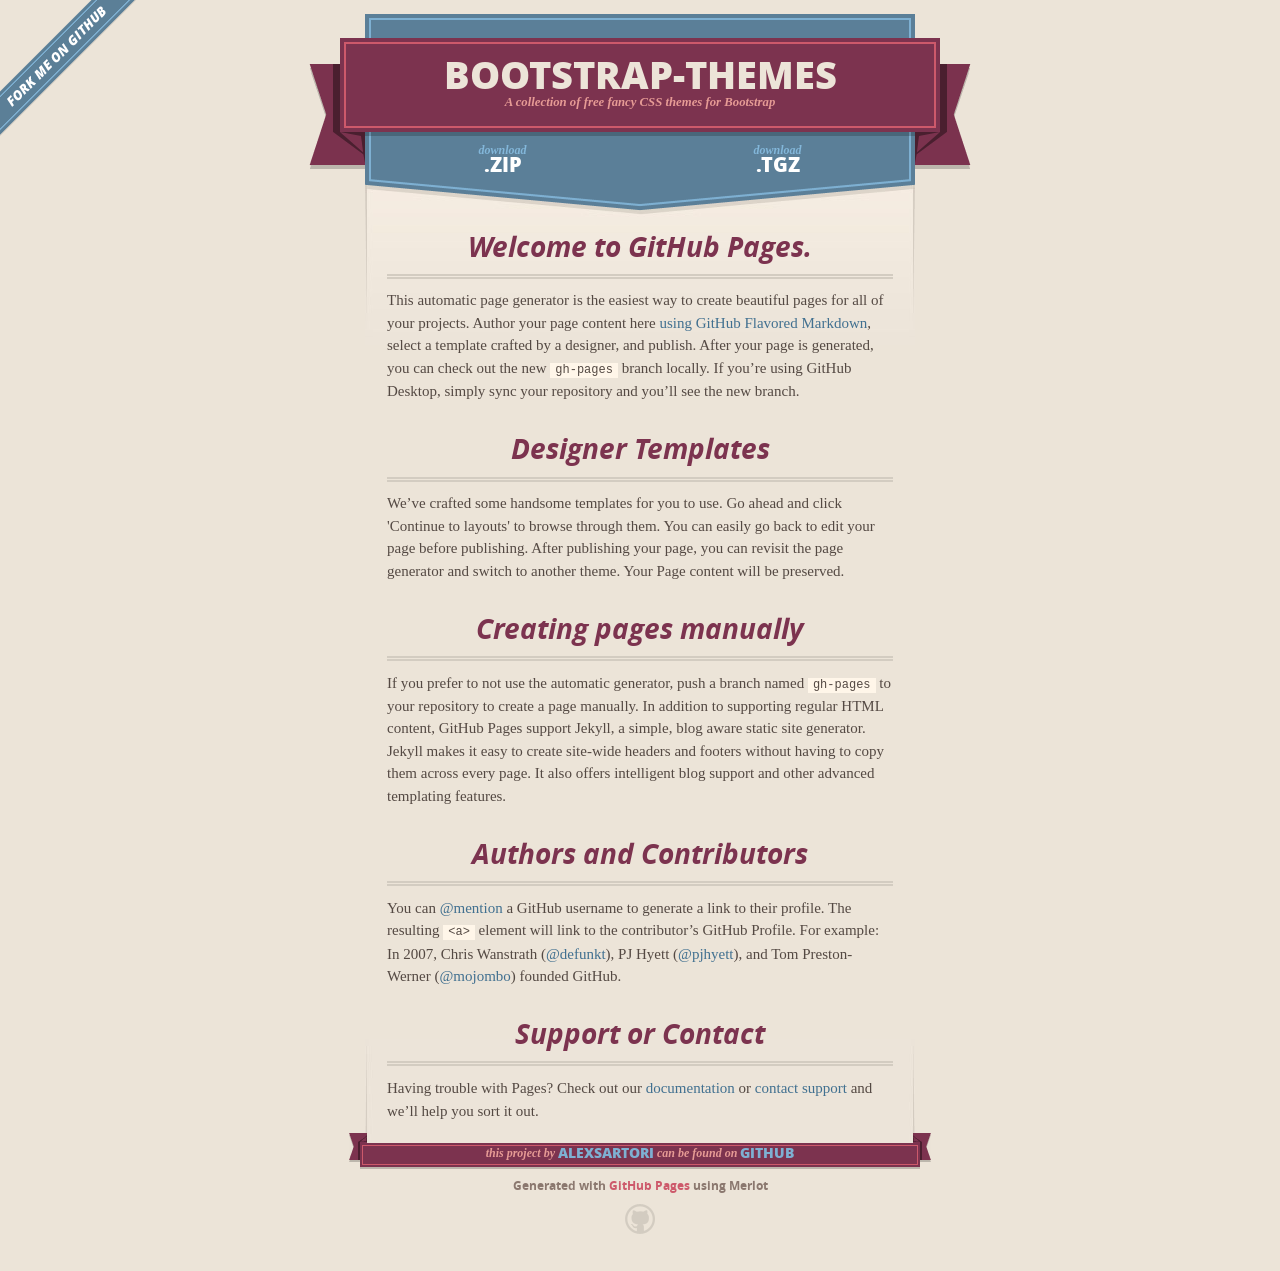
==== index.html @ d4da83aa "Create gh-pages branch via GitHub" ====
<!DOCTYPE html>
<html>
  <head>
    <meta charset='utf-8'>
    <meta http-equiv="X-UA-Compatible" content="chrome=1">
    <meta name="viewport" content="width=640">

    <link rel="stylesheet" href="stylesheets/core.css" media="screen">
    <link rel="stylesheet" href="stylesheets/mobile.css" media="handheld, only screen and (max-device-width:640px)">
    <link rel="stylesheet" href="stylesheets/github-light.css">

    <script type="text/javascript" src="javascripts/modernizr.js"></script>
    <script type="text/javascript" src="https://ajax.googleapis.com/ajax/libs/jquery/1.7.1/jquery.min.js"></script>
    <script type="text/javascript" src="javascripts/headsmart.min.js"></script>
    <script type="text/javascript">
      $(document).ready(function () {
        $('#main_content').headsmart()
      })
    </script>
    <title>Bootstrap-themes by AlexSartori</title>
  </head>

  <body>
    <a id="forkme_banner" href="https://github.com/AlexSartori/Bootstrap-Themes">View on GitHub</a>
    <div class="shell">

      <header>
        <span class="ribbon-outer">
          <span class="ribbon-inner">
            <h1>Bootstrap-themes</h1>
            <h2>A collection of free fancy CSS themes for Bootstrap</h2>
          </span>
          <span class="left-tail"></span>
          <span class="right-tail"></span>
        </span>
      </header>

      <section id="downloads">
        <span class="inner">
          <a href="https://github.com/AlexSartori/Bootstrap-Themes/zipball/master" class="zip"><em>download</em> .ZIP</a><a href="https://github.com/AlexSartori/Bootstrap-Themes/tarball/master" class="tgz"><em>download</em> .TGZ</a>
        </span>
      </section>


      <span class="banner-fix"></span>


      <section id="main_content">
        <h3>
<a id="welcome-to-github-pages" class="anchor" href="#welcome-to-github-pages" aria-hidden="true"><span class="octicon octicon-link"></span></a>Welcome to GitHub Pages.</h3>

<p>This automatic page generator is the easiest way to create beautiful pages for all of your projects. Author your page content here <a href="https://guides.github.com/features/mastering-markdown/">using GitHub Flavored Markdown</a>, select a template crafted by a designer, and publish. After your page is generated, you can check out the new <code>gh-pages</code> branch locally. If you’re using GitHub Desktop, simply sync your repository and you’ll see the new branch.</p>

<h3>
<a id="designer-templates" class="anchor" href="#designer-templates" aria-hidden="true"><span class="octicon octicon-link"></span></a>Designer Templates</h3>

<p>We’ve crafted some handsome templates for you to use. Go ahead and click 'Continue to layouts' to browse through them. You can easily go back to edit your page before publishing. After publishing your page, you can revisit the page generator and switch to another theme. Your Page content will be preserved.</p>

<h3>
<a id="creating-pages-manually" class="anchor" href="#creating-pages-manually" aria-hidden="true"><span class="octicon octicon-link"></span></a>Creating pages manually</h3>

<p>If you prefer to not use the automatic generator, push a branch named <code>gh-pages</code> to your repository to create a page manually. In addition to supporting regular HTML content, GitHub Pages support Jekyll, a simple, blog aware static site generator. Jekyll makes it easy to create site-wide headers and footers without having to copy them across every page. It also offers intelligent blog support and other advanced templating features.</p>

<h3>
<a id="authors-and-contributors" class="anchor" href="#authors-and-contributors" aria-hidden="true"><span class="octicon octicon-link"></span></a>Authors and Contributors</h3>

<p>You can <a href="https://github.com/blog/821" class="user-mention">@mention</a> a GitHub username to generate a link to their profile. The resulting <code>&lt;a&gt;</code> element will link to the contributor’s GitHub Profile. For example: In 2007, Chris Wanstrath (<a href="https://github.com/defunkt" class="user-mention">@defunkt</a>), PJ Hyett (<a href="https://github.com/pjhyett" class="user-mention">@pjhyett</a>), and Tom Preston-Werner (<a href="https://github.com/mojombo" class="user-mention">@mojombo</a>) founded GitHub.</p>

<h3>
<a id="support-or-contact" class="anchor" href="#support-or-contact" aria-hidden="true"><span class="octicon octicon-link"></span></a>Support or Contact</h3>

<p>Having trouble with Pages? Check out our <a href="https://help.github.com/pages">documentation</a> or <a href="https://github.com/contact">contact support</a> and we’ll help you sort it out.</p>
      </section>

      <footer>
        <span class="ribbon-outer">
          <span class="ribbon-inner">
            <p>this project by <a href="https://github.com/AlexSartori">AlexSartori</a> can be found on <a href="https://github.com/AlexSartori/Bootstrap-Themes">GitHub</a></p>
          </span>
          <span class="left-tail"></span>
          <span class="right-tail"></span>
        </span>
        <p>Generated with <a href="https://pages.github.com">GitHub Pages</a> using Merlot</p>
        <span class="octocat"></span>
      </footer>

    </div>

    
  </body>
</html>
---- stylesheets/core.css ----
@import url("screen.css");
@import url("non-screen.css") handheld;
@import url("non-screen.css") only screen and (max-device-width:640px);
---- stylesheets/mobile.css ----
/* Generated by Font Squirrel (http://www.fontsquirrel.com) on February 9, 2012 */


@font-face {
  font-family: 'Open Sans';
  src: url('../fonts/opensans-regular-webfont.eot');
  src: url('../fonts/opensans-regular-webfont.eot?#iefix') format('embedded-opentype'),
       url('../fonts/opensans-regular-webfont.woff') format('woff'),
       url('../fonts/opensans-regular-webfont.ttf') format('truetype'),
       url('../fonts/opensans-regular-webfont.svg#OpenSansRegular') format('svg');
  font-weight: normal;
  font-style: normal;
}

@font-face {
  font-family: 'Open Sans';
  src: url('../fonts/opensans-italic-webfont.eot');
  src: url('../fonts/opensans-italic-webfont.eot?#iefix') format('embedded-opentype'),
       url('../fonts/opensans-italic-webfont.woff') format('woff'),
       url('../fonts/opensans-italic-webfont.ttf') format('truetype'),
       url('../fonts/opensans-italic-webfont.svg#OpenSansItalic') format('svg');
  font-weight: normal;
  font-style: italic;
}

@font-face {
  font-family: 'Open Sans';
  src: url('../fonts/opensans-bold-webfont.eot');
  src: url('../fonts/opensans-bold-webfont.eot?#iefix') format('embedded-opentype'),
       url('../fonts/opensans-bold-webfont.woff') format('woff'),
       url('../fonts/opensans-bold-webfont.ttf') format('truetype'),
       url('../fonts/opensans-bold-webfont.svg#OpenSansBold') format('svg');
  font-weight: bold;
  font-style: normal;
}

@font-face {
  font-family: 'Open Sans';
  src: url('../fonts/opensans-bolditalic-webfont.eot');
  src: url('../fonts/opensans-bolditalic-webfont.eot?#iefix') format('embedded-opentype'),
       url('../fonts/opensans-bolditalic-webfont.woff') format('woff'),
       url('../fonts/opensans-bolditalic-webfont.ttf') format('truetype'),
       url('../fonts/opensans-bolditalic-webfont.svg#OpenSansBoldItalic') format('svg');
  font-weight: bold;
  font-style: italic;
}

@font-face {
  font-family: 'Open Sans';
  src: url('../fonts/opensans-extrabold-webfont.eot');
  src: url('../fonts/opensans-extrabold-webfont.eot?#iefix') format('embedded-opentype'),
       url('../fonts/opensans-extrabold-webfont.woff') format('woff'),
       url('../fonts/opensans-extrabold-webfont.ttf') format('truetype'),
       url('../fonts/opensans-extrabold-webfont.svg#OpenSansExtrabold') format('svg');
  font-weight: bolder;
  font-style: normal;
}


/* http://meyerweb.com/eric/tools/css/reset/ 
   v2.0 | 20110126
   License: none (public domain)
*/

html, body, div, span, applet, object, iframe,
h1, h2, h3, h4, h5, h6, p, blockquote, pre,
a, abbr, acronym, address, big, cite, code,
del, dfn, em, img, ins, kbd, q, s, samp,
small, strike, strong, sub, sup, tt, var,
b, u, i, center,
dl, dt, dd, ol, ul, li,
fieldset, form, label, legend,
table, caption, tbody, tfoot, thead, tr, th, td,
article, aside, canvas, details, embed, 
figure, figcaption, footer, header, hgroup, 
menu, nav, output, ruby, section, summary,
time, mark, audio, video {
  margin: 0;
  padding: 0;
  border: 0;
  font-size: 100%;
  font: inherit;
  vertical-align: baseline;
}
/* HTML5 display-role reset for older browsers */
article, aside, details, figcaption, figure, 
footer, header, hgroup, menu, nav, section {
  display: block;
}
body {
  line-height: 1;
}
ol, ul {
  list-style: none;
}
blockquote, q {
  quotes: none;
}
blockquote:before, blockquote:after,
q:before, q:after {
  content: '';
  content: none;
}
table {
  border-collapse: collapse;
  border-spacing: 0;
}

header, footer, section {
  display: block;
  position: relative;
}

/* STYLES */

div.shell {
  display: block;
  width: 640px;
  margin: 0 auto;
}

a#forkme_banner {
  display: none;
}

/* header */

header {
  position: relative;
  z-index: 2;
  margin: 0;
  max-width: 640px;
  top: 51px;
}

header span.ribbon-inner {
  position: relative;
  display: block;
  background-color: #cd596b;
  border: 8px solid #7c334f;
  padding: 6px;
  z-index: 1;
}

header span.left-tail, header span.right-tail {
  position: relative;
  display: block;
  width: 19px;
  height: 10px;
  background: transparent url(../images/ribbon-tail-sprite-2x.png) 0 0 no-repeat;
  position: absolute;
  bottom: -10px;
  z-index: 0;
}

header span.left-tail {
  background-position: 0 0;
  left: 0;
}

header span.right-tail {
  background-position: -19px 0;
  right: 0;
}

header h1 {
  background-color: #7c334f;
  font-size: 2em;
  font-weight: bolder;
  font-style: normal;
  text-transform: uppercase;
  color: #ece4d8;
  text-align: center;
  line-height:1;  
  padding: 14px 20px 0;
}

header h2 {
  background-color: #7c334f;
  font: bold italic .85em/1.5 Georgia, Times, “Times New Roman”, serif;
  color: #e69b95;
  padding-bottom: 14px;
  margin-top: -3px;
  text-align: center;
}

section#downloads {
  position: relative;
  display: block;
  height: 171px;
  width: 602px;
  padding-bottom: 150px;
  margin: 51px auto -250px;
  z-index: 1;
  background: transparent url(../images/shield.png) center 0 no-repeat;
}

section#downloads a {
  display: none;
}

span.banner-fix {
  background: transparent url(../images/shield-fallback.png) center top no-repeat;
  display: block;
  height: 31px;
  position: absolute;
  width: 640px;
  top: 20px;

}

section#main_content {
  z-index: 2;
  padding: 20px 40px 0;
  min-height:185px;
}

/* footer */

footer {
  background: none;
  padding-top: 104px;
  margin: -94px auto 40px;
  max-width:640px;
  text-align: center;
}

footer span.ribbon-outer {
  display: block;
  position: relative;
  border-bottom: 2px solid #bdb6ad;
}

footer span.ribbon-inner {
  position: relative;
  display: block;
  background-color: #cd596b;
  border: 8px solid #7c334f;
  padding: 6px;
  z-index: 1;
}

footer p {
  font-family: 'Open Sans', sans-serif;
  font-weight: bold;
  font-size: .6em;
  color: #8b786f;
}

footer a {
  color: #cd596b;
}

footer span.ribbon-inner p {
  background-color: #7c334f;
  margin: 0;
  color: #e69b95;
  font: bold italic 22px/1 Georgia, Times, “Times New Roman”, serif;
  height: auto;
  line-height: 1.1;
  padding: 20px 0px 10px;
}

footer span.ribbon-inner a {
  display: block;
  position: relative;
  bottom: 0;
  color: #7eb0d2;
  font-family: 'Open Sans', sans-serif;
  text-transform: uppercase;
  font-style: normal;
  font-weight: bolder;
  font-size: 38px;
  padding-bottom: 10px;
}

footer span.ribbon-inner a:hover {
  color: #7eb0d2;
}

footer span.left-tail, footer span.right-tail {
  position: relative;
  display: block;
  width: 23px;
  height: 126px;
  background: transparent url(../images/small-ribbon-tail-sprite-2x.png) 0 0 no-repeat;
  position: absolute;
  top: -126px;
  z-index: 0;
}

footer span.left-tail {
  background-position: 0 0;
  left: 0;
}

footer span.right-tail {
  background-position: -23px 0;
  right: 0;
}

footer span.octocat {
  background: transparent url(../images/octocat-2x.png) 0 0 no-repeat;
  display: block;
  width: 60px;
  height: 60px;
  margin: 20px auto 0;}

/* content */

body {
  background: #ece4d8;
  font: normal normal 30px/1.5 Georgia, Palatino,” Palatino Linotype”, Times, “Times New Roman”, serif;
  color: #544943;
  -webkit-font-smoothing: antialiased;
}

a, a:hover {
  color: #417090;
}

a {
  text-decoration: none;
}

a:hover {
  text-decoration: underline;
}

h1,h2,h3,h4,h5,h6 {
  font-family: 'Open Sans', sans-serif;
  font-weight: bold;
}

p {
  margin: .7em 0 0;
}

strong {
  font-weight: bold;
}

em {
  font-style: italic;
}

ol {
  margin: .7em 0;
  list-style-type: decimal;
  padding-left: 1.35em;
}

ul {
  margin: .7em 0;
  padding-left: 1.35em;
}

ul li {
  padding-left: 20px;
  background: transparent url(../images/chevron-2x.png) left 15px no-repeat;
}

blockquote {
  font-family: 'Open Sans', sans-serif;
  margin: 20px 0;
  color: #8b786f;
  padding-left: 1.35em;
  background: transparent url('../images/blockquote-gfx-2x.png') 0 8px no-repeat;
}

img {
  -webkit-box-shadow: 0px 4px 0px #bdb6ad;
  -moz-box-shadow: 0px 4px 0px #bdb6ad;
  box-shadow: 0px 4px 0px #bdb6ad;
  border: 4px solid #fff6e9;
  max-width: 556px;
}

hr {
  border: none;
  outline: none;
  height: 42px;
  background: transparent url('../images/hr-2x.jpg') center center repeat-x;
  margin: 0 0 20px;
}

code {
  background: #fff6e9;
  font: normal normal .9em/1.7 "Lucida Sans Typewriter", "Lucida Console", Monaco, "Bitstream Vera Sans Mono", monospace;
  padding: 0 5px 1px;
}

pre {
  margin: 10px 0 20px;
  padding: .7em;
  background: #fff6e9;
  border-bottom: 4px solid #bdb6ad;
  font: normal normal .9em/1.7 "Lucida Sans Typewriter", "Lucida Console", Monaco, "Bitstream Vera Sans Mono", monospace;
  overflow: auto;
}

table {
  background: #fff6e9;
  display: table;
  width: 100%;
  border-collapse: separate;
  border-bottom: 4px solid #bdb6ad;
  margin: 10px 0;
}

tr {
  display: table-row;
}

th {
  display: table-cell;
  padding: 2px 10px;
  border: solid #ece4d8;
  border-width: 0 4px 4px 0;
  color: #cd596b;
  font-family: 'Open Sans', sans-serif;
  font-weight: bold;
  font-size: .85em;
}

td {
  display: table-cell;
  padding: 0 .7em;
  border: solid #ece4d8;
  border-width: 0 4px 4px 0;
}

td:last-child, th:last-child {
  border-right: none;
}

tr:last-child td {
  border-bottom: none;
}

dl {
  margin: .7em 0 20px;
}

dt {
  font-family: 'Open Sans', sans-serif;
  font-weight: bold;
}

dd {
  padding-left: 1.35em;
}

dd p:first-child {
  margin-top: 0;
}

/* Content based headers */

#main_content > .header-level-1:first-child,
#main_content > .header-level-2:first-child,
#main_content > .header-level-3:first-child,
#main_content > .header-level-4:first-child,
#main_content > .header-level-5:first-child,
#main_content > .header-level-6:first-child {
  margin-top: 0;
}

.header-level-1 {
  font-size: 1.85em;
  border-bottom: .2em double #d3ccc1;
  color: #7c334f;
  text-align: center;
  font-style: italic;
  margin: 1.1em 0 .38em;
  line-height: 1.2;
  padding-bottom: 10px
}

.header-level-2 {
  font-size: 1.58em;
  color: #7c334f;
  margin: .95em 0 .5em;
  border-bottom: .1em solid #D3CCC1;
  line-height: 1.2;
  padding-bottom: 10px
}

.header-level-3 {
  margin: 20px 0 10px;
  font-size: 1.45em;
}

.header-level-4 {
  margin: .6em 0;
  font-size: 1.2em;
  color: #cd596b;
}

.header-level-5 {
  margin: .7em 0;
  font-size: 1em;
  color: #8b786f;
}

.header-level-6 {
  margin: .8em 0;
  font-size: .85em;
  font-style: italic;
}
---- stylesheets/github-light.css ----
/*
   Copyright 2014 GitHub Inc.

   Licensed under the Apache License, Version 2.0 (the "License");
   you may not use this file except in compliance with the License.
   You may obtain a copy of the License at

       http://www.apache.org/licenses/LICENSE-2.0

   Unless required by applicable law or agreed to in writing, software
   distributed under the License is distributed on an "AS IS" BASIS,
   WITHOUT WARRANTIES OR CONDITIONS OF ANY KIND, either express or implied.
   See the License for the specific language governing permissions and
   limitations under the License.

*/

.pl-c /* comment */ {
  color: #969896;
}

.pl-c1      /* constant, markup.raw, meta.diff.header, meta.module-reference, meta.property-name, support, support.constant, support.variable, variable.other.constant */,
.pl-s .pl-v /* string variable */ {
  color: #0086b3;
}

.pl-e  /* entity */,
.pl-en /* entity.name */ {
  color: #795da3;
}

.pl-s .pl-s1 /* string source */,
.pl-smi      /* storage.modifier.import, storage.modifier.package, storage.type.java, variable.other, variable.parameter.function */ {
  color: #333;
}

.pl-ent /* entity.name.tag */ {
  color: #63a35c;
}

.pl-k /* keyword, storage, storage.type */ {
  color: #a71d5d;
}

.pl-pds              /* punctuation.definition.string, string.regexp.character-class */,
.pl-s                /* string */,
.pl-s .pl-pse .pl-s1 /* string punctuation.section.embedded source */,
.pl-sr               /* string.regexp */,
.pl-sr .pl-cce       /* string.regexp constant.character.escape */,
.pl-sr .pl-sra       /* string.regexp string.regexp.arbitrary-repitition */,
.pl-sr .pl-sre       /* string.regexp source.ruby.embedded */ {
  color: #183691;
}

.pl-v /* variable */ {
  color: #ed6a43;
}

.pl-id /* invalid.deprecated */ {
  color: #b52a1d;
}

.pl-ii /* invalid.illegal */ {
  background-color: #b52a1d;
  color: #f8f8f8;
}

.pl-sr .pl-cce /* string.regexp constant.character.escape */ {
  color: #63a35c;
  font-weight: bold;
}

.pl-ml /* markup.list */ {
  color: #693a17;
}

.pl-mh        /* markup.heading */,
.pl-mh .pl-en /* markup.heading entity.name */,
.pl-ms        /* meta.separator */ {
  color: #1d3e81;
  font-weight: bold;
}

.pl-mq /* markup.quote */ {
  color: #008080;
}

.pl-mi /* markup.italic */ {
  color: #333;
  font-style: italic;
}

.pl-mb /* markup.bold */ {
  color: #333;
  font-weight: bold;
}

.pl-md /* markup.deleted, meta.diff.header.from-file */ {
  background-color: #ffecec;
  color: #bd2c00;
}

.pl-mi1 /* markup.inserted, meta.diff.header.to-file */ {
  background-color: #eaffea;
  color: #55a532;
}

.pl-mdr /* meta.diff.range */ {
  color: #795da3;
  font-weight: bold;
}

.pl-mo /* meta.output */ {
  color: #1d3e81;
}
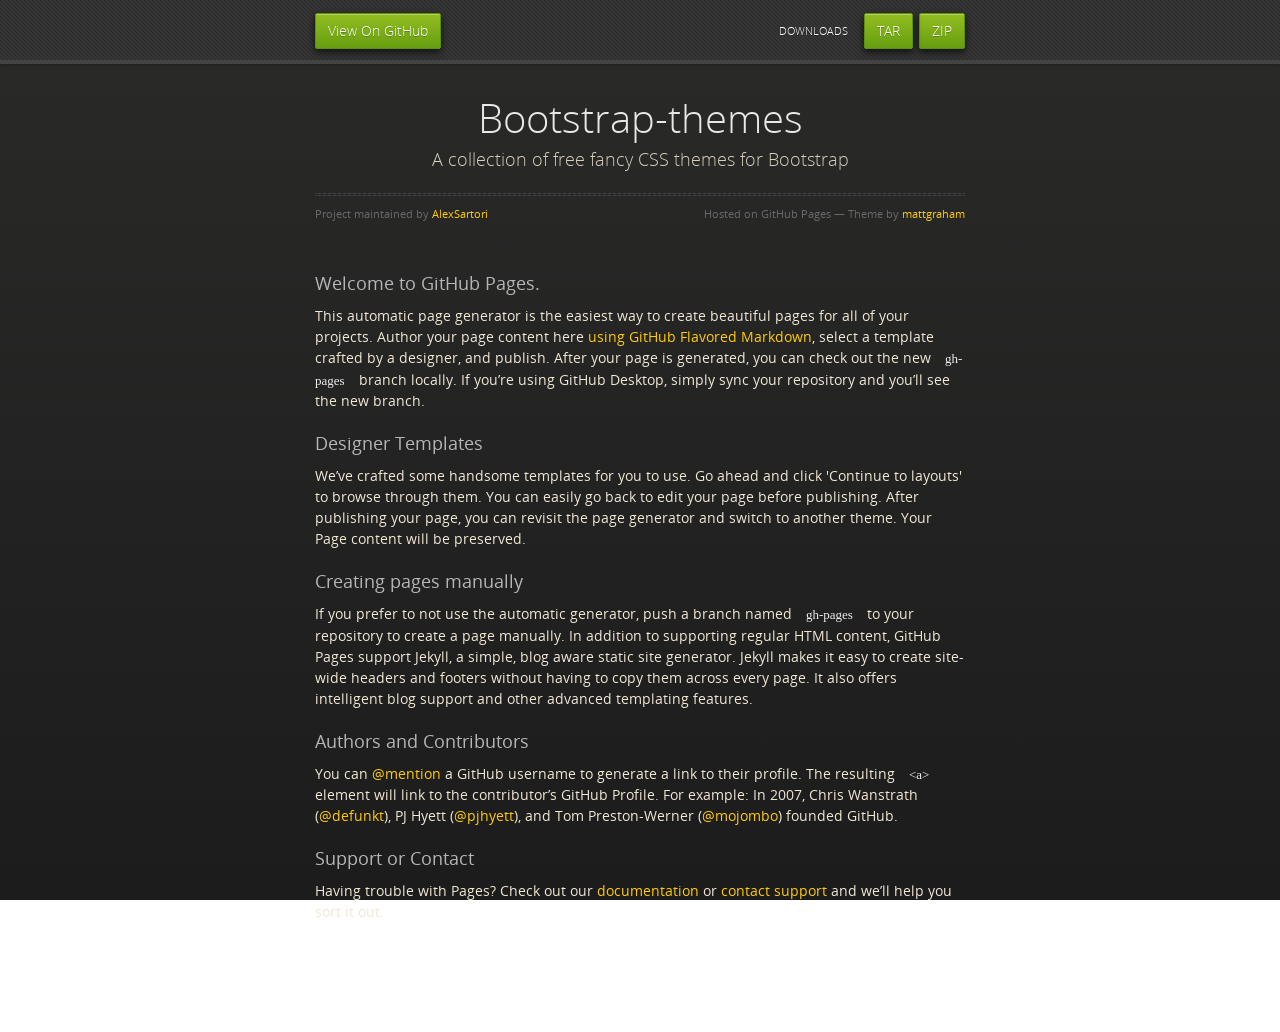
==== commit 15374603: "Create gh-pages branch via GitHub" ====
--- a/index.html
+++ b/index.html
@@ -1,51 +1,43 @@
-<!DOCTYPE html>
+<!doctype html>
 <html>
   <head>
-    <meta charset='utf-8'>
+    <meta charset="utf-8">
     <meta http-equiv="X-UA-Compatible" content="chrome=1">
-    <meta name="viewport" content="width=640">
+    <title>Bootstrap-themes by AlexSartori</title>
+    <link rel="stylesheet" href="stylesheets/styles.css">
+    <link rel="stylesheet" href="stylesheets/github-dark.css">
+    <script src="https://ajax.googleapis.com/ajax/libs/jquery/1.7.1/jquery.min.js"></script>
+    <script src="javascripts/respond.js"></script>
+    <!--[if lt IE 9]>
+      <script src="//html5shiv.googlecode.com/svn/trunk/html5.js"></script>
+    <![endif]-->
+    <!--[if lt IE 8]>
+    <link rel="stylesheet" href="stylesheets/ie.css">
+    <![endif]-->
+    <meta name="viewport" content="width=device-width, initial-scale=1, user-scalable=no">
 
-    <link rel="stylesheet" href="stylesheets/core.css" media="screen">
-    <link rel="stylesheet" href="stylesheets/mobile.css" media="handheld, only screen and (max-device-width:640px)">
-    <link rel="stylesheet" href="stylesheets/github-light.css">
+  </head>
+  <body>
+      <div id="header">
+        <nav>
+          <li class="fork"><a href="https://github.com/AlexSartori/Bootstrap-Themes">View On GitHub</a></li>
+          <li class="downloads"><a href="https://github.com/AlexSartori/Bootstrap-Themes/zipball/master">ZIP</a></li>
+          <li class="downloads"><a href="https://github.com/AlexSartori/Bootstrap-Themes/tarball/master">TAR</a></li>
+          <li class="title">DOWNLOADS</li>
+        </nav>
+      </div><!-- end header -->
 
-    <script type="text/javascript" src="javascripts/modernizr.js"></script>
-    <script type="text/javascript" src="https://ajax.googleapis.com/ajax/libs/jquery/1.7.1/jquery.min.js"></script>
-    <script type="text/javascript" src="javascripts/headsmart.min.js"></script>
-    <script type="text/javascript">
-      $(document).ready(function () {
-        $('#main_content').headsmart()
-      })
-    </script>
-    <title>Bootstrap-themes by AlexSartori</title>
-  </head>
+    <div class="wrapper">
 
-  <body>
-    <a id="forkme_banner" href="https://github.com/AlexSartori/Bootstrap-Themes">View on GitHub</a>
-    <div class="shell">
+      <section>
+        <div id="title">
+          <h1>Bootstrap-themes</h1>
+          <p>A collection of free fancy CSS themes for Bootstrap</p>
+          <hr>
+          <span class="credits left">Project maintained by <a href="https://github.com/AlexSartori">AlexSartori</a></span>
+          <span class="credits right">Hosted on GitHub Pages &mdash; Theme by <a href="https://twitter.com/michigangraham">mattgraham</a></span>
+        </div>
 
-      <header>
-        <span class="ribbon-outer">
-          <span class="ribbon-inner">
-            <h1>Bootstrap-themes</h1>
-            <h2>A collection of free fancy CSS themes for Bootstrap</h2>
-          </span>
-          <span class="left-tail"></span>
-          <span class="right-tail"></span>
-        </span>
-      </header>
-
-      <section id="downloads">
-        <span class="inner">
-          <a href="https://github.com/AlexSartori/Bootstrap-Themes/zipball/master" class="zip"><em>download</em> .ZIP</a><a href="https://github.com/AlexSartori/Bootstrap-Themes/tarball/master" class="tgz"><em>download</em> .TGZ</a>
-        </span>
-      </section>
-
-
-      <span class="banner-fix"></span>
-
-
-      <section id="main_content">
         <h3>
 <a id="welcome-to-github-pages" class="anchor" href="#welcome-to-github-pages" aria-hidden="true"><span class="octicon octicon-link"></span></a>Welcome to GitHub Pages.</h3>
 
@@ -72,20 +64,8 @@
 <p>Having trouble with Pages? Check out our <a href="https://help.github.com/pages">documentation</a> or <a href="https://github.com/contact">contact support</a> and we’ll help you sort it out.</p>
       </section>
 
-      <footer>
-        <span class="ribbon-outer">
-          <span class="ribbon-inner">
-            <p>this project by <a href="https://github.com/AlexSartori">AlexSartori</a> can be found on <a href="https://github.com/AlexSartori/Bootstrap-Themes">GitHub</a></p>
-          </span>
-          <span class="left-tail"></span>
-          <span class="right-tail"></span>
-        </span>
-        <p>Generated with <a href="https://pages.github.com">GitHub Pages</a> using Merlot</p>
-        <span class="octocat"></span>
-      </footer>
-
     </div>
-
+    <!--[if !IE]><script>fixScale(document);</script><![endif]-->
     
   </body>
 </html>
--- a/stylesheets/styles.css
+++ b/stylesheets/styles.css
@@ -0,0 +1,851 @@
+@font-face {
+  font-family: 'OpenSansLight';
+  src: url("../fonts/OpenSans-Light-webfont.eot");
+  src: url("../fonts/OpenSans-Light-webfont.eot?#iefix") format("embedded-opentype"), url("../fonts/OpenSans-Light-webfont.woff") format("woff"), url("../fonts/OpenSans-Light-webfont.ttf") format("truetype"), url("../fonts/OpenSans-Light-webfont.svg#OpenSansLight") format("svg");
+  font-weight: normal;
+  font-style: normal;
+}
+
+@font-face {
+  font-family: 'OpenSansLightItalic';
+  src: url("../fonts/OpenSans-LightItalic-webfont.eot");
+  src: url("../fonts/OpenSans-LightItalic-webfont.eot?#iefix") format("embedded-opentype"), url("../fonts/OpenSans-LightItalic-webfont.woff") format("woff"), url("../fonts/OpenSans-LightItalic-webfont.ttf") format("truetype"), url("../fonts/OpenSans-LightItalic-webfont.svg#OpenSansLightItalic") format("svg");
+  font-weight: normal;
+  font-style: normal;
+}
+
+@font-face {
+  font-family: 'OpenSansRegular';
+  src: url("../fonts/OpenSans-Regular-webfont.eot");
+  src: url("../fonts/OpenSans-Regular-webfont.eot?#iefix") format("embedded-opentype"), url("../fonts/OpenSans-Regular-webfont.woff") format("woff"), url("../fonts/OpenSans-Regular-webfont.ttf") format("truetype"), url("../fonts/OpenSans-Regular-webfont.svg#OpenSansRegular") format("svg");
+  font-weight: normal;
+  font-style: normal;
+  -webkit-font-smoothing: antialiased;
+}
+
+@font-face {
+  font-family: 'OpenSansItalic';
+  src: url("../fonts/OpenSans-Italic-webfont.eot");
+  src: url("../fonts/OpenSans-Italic-webfont.eot?#iefix") format("embedded-opentype"), url("../fonts/OpenSans-Italic-webfont.woff") format("woff"), url("../fonts/OpenSans-Italic-webfont.ttf") format("truetype"), url("../fonts/OpenSans-Italic-webfont.svg#OpenSansItalic") format("svg");
+  font-weight: normal;
+  font-style: normal;
+  -webkit-font-smoothing: antialiased;
+}
+
+@font-face {
+  font-family: 'OpenSansSemibold';
+  src: url("../fonts/OpenSans-Semibold-webfont.eot");
+  src: url("../fonts/OpenSans-Semibold-webfont.eot?#iefix") format("embedded-opentype"), url("../fonts/OpenSans-Semibold-webfont.woff") format("woff"), url("../fonts/OpenSans-Semibold-webfont.ttf") format("truetype"), url("../fonts/OpenSans-Semibold-webfont.svg#OpenSansSemibold") format("svg");
+  font-weight: normal;
+  font-style: normal;
+  -webkit-font-smoothing: antialiased;
+}
+
+@font-face {
+  font-family: 'OpenSansSemiboldItalic';
+  src: url("../fonts/OpenSans-SemiboldItalic-webfont.eot");
+  src: url("../fonts/OpenSans-SemiboldItalic-webfont.eot?#iefix") format("embedded-opentype"), url("../fonts/OpenSans-SemiboldItalic-webfont.woff") format("woff"), url("../fonts/OpenSans-SemiboldItalic-webfont.ttf") format("truetype"), url("../fonts/OpenSans-SemiboldItalic-webfont.svg#OpenSansSemiboldItalic") format("svg");
+  font-weight: normal;
+  font-style: normal;
+  -webkit-font-smoothing: antialiased;
+}
+
+@font-face {
+  font-family: 'OpenSansBold';
+  src: url("../fonts/OpenSans-Bold-webfont.eot");
+  src: url("../fonts/OpenSans-Bold-webfont.eot?#iefix") format("embedded-opentype"), url("../fonts/OpenSans-Bold-webfont.woff") format("woff"), url("../fonts/OpenSans-Bold-webfont.ttf") format("truetype"), url("../fonts/OpenSans-Bold-webfont.svg#OpenSansBold") format("svg");
+  font-weight: normal;
+  font-style: normal;
+  -webkit-font-smoothing: antialiased;
+}
+
+@font-face {
+  font-family: 'OpenSansBoldItalic';
+  src: url("../fonts/OpenSans-BoldItalic-webfont.eot");
+  src: url("../fonts/OpenSans-BoldItalic-webfont.eot?#iefix") format("embedded-opentype"), url("../fonts/OpenSans-BoldItalic-webfont.woff") format("woff"), url("../fonts/OpenSans-BoldItalic-webfont.ttf") format("truetype"), url("../fonts/OpenSans-BoldItalic-webfont.svg#OpenSansBoldItalic") format("svg");
+  font-weight: normal;
+  font-style: normal;
+  -webkit-font-smoothing: antialiased;
+}
+
+/* normalize.css 2012-02-07T12:37 UTC - https://github.com/necolas/normalize.css */
+/* =============================================================================
+   HTML5 display definitions
+   ========================================================================== */
+/*
+ * Corrects block display not defined in IE6/7/8/9 & FF3
+ */
+article,
+aside,
+details,
+figcaption,
+figure,
+footer,
+header,
+hgroup,
+nav,
+section,
+summary {
+  display: block;
+}
+
+/*
+ * Corrects inline-block display not defined in IE6/7/8/9 & FF3
+ */
+audio,
+canvas,
+video {
+  display: inline-block;
+  *display: inline;
+  *zoom: 1;
+}
+
+/*
+ * Prevents modern browsers from displaying 'audio' without controls
+ */
+audio:not([controls]) {
+  display: none;
+}
+
+/*
+ * Addresses styling for 'hidden' attribute not present in IE7/8/9, FF3, S4
+ * Known issue: no IE6 support
+ */
+[hidden] {
+  display: none;
+}
+
+/* =============================================================================
+   Base
+   ========================================================================== */
+/*
+ * 1. Corrects text resizing oddly in IE6/7 when body font-size is set using em units
+ *    http://clagnut.com/blog/348/#c790
+ * 2. Prevents iOS text size adjust after orientation change, without disabling user zoom
+ *    www.456bereastreet.com/archive/201012/controlling_text_size_in_safari_for_ios_without_disabling_user_zoom/
+ */
+html {
+  font-size: 100%;
+  /* 1 */
+  -webkit-text-size-adjust: 100%;
+  /* 2 */
+  -ms-text-size-adjust: 100%;
+  /* 2 */
+}
+
+/*
+ * Addresses font-family inconsistency between 'textarea' and other form elements.
+ */
+html,
+button,
+input,
+select,
+textarea {
+  font-family: sans-serif;
+}
+
+/*
+ * Addresses margins handled incorrectly in IE6/7
+ */
+body {
+  margin: 0;
+}
+
+/* =============================================================================
+   Links
+   ========================================================================== */
+/*
+ * Addresses outline displayed oddly in Chrome
+ */
+a:focus {
+  outline: thin dotted;
+}
+
+/*
+ * Improves readability when focused and also mouse hovered in all browsers
+ * people.opera.com/patrickl/experiments/keyboard/test
+ */
+a:hover,
+a:active {
+  outline: 0;
+}
+
+/* =============================================================================
+   Typography
+   ========================================================================== */
+/*
+ * Addresses font sizes and margins set differently in IE6/7
+ * Addresses font sizes within 'section' and 'article' in FF4+, Chrome, S5
+ */
+h1 {
+  font-size: 2em;
+  margin: 0.67em 0;
+}
+
+h2 {
+  font-size: 1.5em;
+  margin: 0.83em 0;
+}
+
+h3 {
+  font-size: 1.17em;
+  margin: 1em 0;
+}
+
+h4 {
+  font-size: 1em;
+  margin: 1.33em 0;
+}
+
+h5 {
+  font-size: 0.83em;
+  margin: 1.67em 0;
+}
+
+h6 {
+  font-size: 0.75em;
+  margin: 2.33em 0;
+}
+
+/*
+ * Addresses styling not present in IE7/8/9, S5, Chrome
+ */
+abbr[title] {
+  border-bottom: 1px dotted;
+}
+
+/*
+ * Addresses style set to 'bolder' in FF3+, S4/5, Chrome
+*/
+b,
+strong {
+  font-weight: bold;
+}
+
+blockquote {
+  margin: 1em 40px;
+}
+
+/*
+ * Addresses styling not present in S5, Chrome
+ */
+dfn {
+  font-style: italic;
+}
+
+/*
+ * Addresses styling not present in IE6/7/8/9
+ */
+mark {
+  background: #ff0;
+  color: #000;
+}
+
+/*
+ * Addresses margins set differently in IE6/7
+ */
+p,
+pre {
+  margin: 1em 0;
+}
+
+/*
+ * Corrects font family set oddly in IE6, S4/5, Chrome
+ * en.wikipedia.org/wiki/User:Davidgothberg/Test59
+ */
+pre,
+code,
+kbd,
+samp {
+  font-family: monospace, serif;
+  _font-family: 'courier new', monospace;
+  font-size: 1em;
+}
+
+/*
+ * 1. Addresses CSS quotes not supported in IE6/7
+ * 2. Addresses quote property not supported in S4
+ */
+/* 1 */
+q {
+  quotes: none;
+}
+
+/* 2 */
+q:before,
+q:after {
+  content: '';
+  content: none;
+}
+
+small {
+  font-size: 75%;
+}
+
+/*
+ * Prevents sub and sup affecting line-height in all browsers
+ * gist.github.com/413930
+ */
+sub,
+sup {
+  font-size: 75%;
+  line-height: 0;
+  position: relative;
+  vertical-align: baseline;
+}
+
+sup {
+  top: -0.5em;
+}
+
+sub {
+  bottom: -0.25em;
+}
+
+/* =============================================================================
+   Lists
+   ========================================================================== */
+/*
+ * Addresses margins set differently in IE6/7
+ */
+dl,
+menu,
+ol,
+ul {
+  margin: 1em 0;
+}
+
+dd {
+  margin: 0 0 0 40px;
+}
+
+/*
+ * Addresses paddings set differently in IE6/7
+ */
+menu,
+ol,
+ul {
+  padding: 0 0 0 40px;
+}
+
+/*
+ * Corrects list images handled incorrectly in IE7
+ */
+nav ul,
+nav ol {
+  list-style: none;
+  list-style-image: none;
+}
+
+/* =============================================================================
+   Embedded content
+   ========================================================================== */
+/*
+ * 1. Removes border when inside 'a' element in IE6/7/8/9, FF3
+ * 2. Improves image quality when scaled in IE7
+ *    code.flickr.com/blog/2008/11/12/on-ui-quality-the-little-things-client-side-image-resizing/
+ */
+img {
+  border: 0;
+  /* 1 */
+  -ms-interpolation-mode: bicubic;
+  /* 2 */
+}
+
+/*
+ * Corrects overflow displayed oddly in IE9
+ */
+svg:not(:root) {
+  overflow: hidden;
+}
+
+/* =============================================================================
+   Figures
+   ========================================================================== */
+/*
+ * Addresses margin not present in IE6/7/8/9, S5, O11
+ */
+figure {
+  margin: 0;
+}
+
+/* =============================================================================
+   Forms
+   ========================================================================== */
+/*
+ * Corrects margin displayed oddly in IE6/7
+ */
+form {
+  margin: 0;
+}
+
+/*
+ * Define consistent border, margin, and padding
+ */
+fieldset {
+  border: 1px solid #c0c0c0;
+  margin: 0 2px;
+  padding: 0.35em 0.625em 0.75em;
+}
+
+/*
+ * 1. Corrects color not being inherited in IE6/7/8/9
+ * 2. Corrects text not wrapping in FF3 
+ * 3. Corrects alignment displayed oddly in IE6/7
+ */
+legend {
+  border: 0;
+  /* 1 */
+  padding: 0;
+  white-space: normal;
+  /* 2 */
+  *margin-left: -7px;
+  /* 3 */
+}
+
+/*
+ * 1. Corrects font size not being inherited in all browsers
+ * 2. Addresses margins set differently in IE6/7, FF3+, S5, Chrome
+ * 3. Improves appearance and consistency in all browsers
+ */
+button,
+input,
+select,
+textarea {
+  font-size: 100%;
+  /* 1 */
+  margin: 0;
+  /* 2 */
+  vertical-align: baseline;
+  /* 3 */
+  *vertical-align: middle;
+  /* 3 */
+}
+
+/*
+ * Addresses FF3/4 setting line-height on 'input' using !important in the UA stylesheet
+ */
+button,
+input {
+  line-height: normal;
+  /* 1 */
+}
+
+/*
+ * 1. Improves usability and consistency of cursor style between image-type 'input' and others
+ * 2. Corrects inability to style clickable 'input' types in iOS
+ * 3. Removes inner spacing in IE7 without affecting normal text inputs
+ *    Known issue: inner spacing remains in IE6
+ */
+button,
+input[type="button"],
+input[type="reset"],
+input[type="submit"] {
+  cursor: pointer;
+  /* 1 */
+  -webkit-appearance: button;
+  /* 2 */
+  *overflow: visible;
+  /* 3 */
+}
+
+/*
+ * Re-set default cursor for disabled elements
+ */
+button[disabled],
+input[disabled] {
+  cursor: default;
+}
+
+/*
+ * 1. Addresses box sizing set to content-box in IE8/9
+ * 2. Removes excess padding in IE8/9
+ * 3. Removes excess padding in IE7
+      Known issue: excess padding remains in IE6
+ */
+input[type="checkbox"],
+input[type="radio"] {
+  box-sizing: border-box;
+  /* 1 */
+  padding: 0;
+  /* 2 */
+  *height: 13px;
+  /* 3 */
+  *width: 13px;
+  /* 3 */
+}
+
+/*
+ * 1. Addresses appearance set to searchfield in S5, Chrome
+ * 2. Addresses box-sizing set to border-box in S5, Chrome (include -moz to future-proof)
+ */
+input[type="search"] {
+  -webkit-appearance: textfield;
+  /* 1 */
+  -moz-box-sizing: content-box;
+  -webkit-box-sizing: content-box;
+  /* 2 */
+  box-sizing: content-box;
+}
+
+/*
+ * Removes inner padding and search cancel button in S5, Chrome on OS X
+ */
+input[type="search"]::-webkit-search-decoration,
+input[type="search"]::-webkit-search-cancel-button {
+  -webkit-appearance: none;
+}
+
+/*
+ * Removes inner padding and border in FF3+
+ * www.sitepen.com/blog/2008/05/14/the-devils-in-the-details-fixing-dojos-toolbar-buttons/
+ */
+button::-moz-focus-inner,
+input::-moz-focus-inner {
+  border: 0;
+  padding: 0;
+}
+
+/*
+ * 1. Removes default vertical scrollbar in IE6/7/8/9
+ * 2. Improves readability and alignment in all browsers
+ */
+textarea {
+  overflow: auto;
+  /* 1 */
+  vertical-align: top;
+  /* 2 */
+}
+
+/* =============================================================================
+   Tables
+   ========================================================================== */
+/*
+ * Remove most spacing between table cells
+ */
+table {
+  border-collapse: collapse;
+  border-spacing: 0;
+}
+
+body {
+  padding: 0px 0 20px 0px;
+  margin: 0px;
+  font: 14px/1.5 "OpenSansRegular", "Helvetica Neue", Helvetica, Arial, sans-serif;
+  color: #f0e7d5;
+  font-weight: normal;
+  background: #252525;
+  background-attachment: fixed !important;
+  background: -webkit-gradient(linear, 50% 0%, 50% 100%, color-stop(0%, #2a2a29), color-stop(100%, #1c1c1c));
+  background: -webkit-linear-gradient(#2a2a29, #1c1c1c);
+  background: -moz-linear-gradient(#2a2a29, #1c1c1c);
+  background: -o-linear-gradient(#2a2a29, #1c1c1c);
+  background: -ms-linear-gradient(#2a2a29, #1c1c1c);
+  background: linear-gradient(#2a2a29, #1c1c1c);
+}
+
+h1, h2, h3, h4, h5, h6 {
+  color: #e8e8e8;
+  margin: 0 0 10px;
+  font-family: 'OpenSansRegular', "Helvetica Neue", Helvetica, Arial, sans-serif;
+  font-weight: normal;
+}
+
+p, ul, ol, table, pre, dl {
+  margin: 0 0 20px;
+}
+
+h1, h2, h3 {
+  line-height: 1.1;
+}
+
+h1 {
+  font-size: 28px;
+}
+
+h2 {
+  font-size: 24px;
+}
+
+h4, h5, h6 {
+  color: #e8e8e8;
+}
+
+h3 {
+  font-size: 18px;
+  line-height: 24px;
+  font-family: 'OpenSansRegular', "Helvetica Neue", Helvetica, Arial, sans-serif !important;
+  font-weight: normal;
+  color: #b6b6b6;
+}
+
+a {
+  color: #ffcc00;
+  font-weight: 400;
+  text-decoration: none;
+}
+a:hover {
+  color: #ffeb9b;
+}
+
+a small {
+  font-size: 11px;
+  color: #666;
+  margin-top: -0.6em;
+  display: block;
+}
+
+ul {
+  list-style-image: url("../images/bullet.png");
+}
+
+strong {
+  font-family: 'OpenSansBold', "Helvetica Neue", Helvetica, Arial, sans-serif !important;
+  font-weight: normal;
+}
+
+.wrapper {
+  max-width: 650px;
+  margin: 0 auto;
+  position: relative;
+  padding: 0 20px;
+}
+
+section img {
+  max-width: 100%;
+}
+
+blockquote {
+  border-left: 3px solid #ffcc00;
+  margin: 0;
+  padding: 0 0 0 20px;
+  font-style: italic;
+}
+
+code {
+  font-family: "Lucida Sans", Monaco, Bitstream Vera Sans Mono, Lucida Console, Terminal;
+  color: #efefef;
+  font-size: 13px;
+  margin: 0 4px;
+  padding: 4px 6px;
+  -moz-border-radius: 2px;
+  -webkit-border-radius: 2px;
+  -o-border-radius: 2px;
+  -ms-border-radius: 2px;
+  -khtml-border-radius: 2px;
+  border-radius: 2px;
+}
+
+pre {
+  padding: 8px 15px;
+  background: #191919;
+  -moz-border-radius: 2px;
+  -webkit-border-radius: 2px;
+  -o-border-radius: 2px;
+  -ms-border-radius: 2px;
+  -khtml-border-radius: 2px;
+  border-radius: 2px;
+  border: 1px solid #121212;
+  -moz-box-shadow: inset 0 1px 3px rgba(0, 0, 0, 0.3);
+  -webkit-box-shadow: inset 0 1px 3px rgba(0, 0, 0, 0.3);
+  -o-box-shadow: inset 0 1px 3px rgba(0, 0, 0, 0.3);
+  box-shadow: inset 0 1px 3px rgba(0, 0, 0, 0.3);
+  overflow: auto;
+  overflow-y: hidden;
+}
+pre code {
+  color: #efefef;
+  text-shadow: 0px 1px 0px #000;
+  margin: 0;
+  padding: 0;
+}
+
+table {
+  width: 100%;
+  border-collapse: collapse;
+}
+
+th {
+  text-align: left;
+  padding: 5px 10px;
+  border-bottom: 1px solid #434343;
+  color: #b6b6b6;
+  font-family: 'OpenSansSemibold', "Helvetica Neue", Helvetica, Arial, sans-serif !important;
+  font-weight: normal;
+}
+
+td {
+  text-align: left;
+  padding: 5px 10px;
+  border-bottom: 1px solid #434343;
+}
+
+hr {
+  border: 0;
+  outline: none;
+  height: 3px;
+  background: transparent url("../images/hr.gif") center center repeat-x;
+  margin: 0 0 20px;
+}
+
+dt {
+  color: #F0E7D5;
+  font-family: 'OpenSansSemibold', "Helvetica Neue", Helvetica, Arial, sans-serif !important;
+  font-weight: normal;
+}
+
+#header {
+  z-index: 100;
+  left: 0;
+  top: 0px;
+  height: 60px;
+  width: 100%;
+  position: fixed;
+  background: url(../images/nav-bg.gif) #353535;
+  border-bottom: 4px solid #434343;
+  -moz-box-shadow: 0px 1px 3px rgba(0, 0, 0, 0.25);
+  -webkit-box-shadow: 0px 1px 3px rgba(0, 0, 0, 0.25);
+  -o-box-shadow: 0px 1px 3px rgba(0, 0, 0, 0.25);
+  box-shadow: 0px 1px 3px rgba(0, 0, 0, 0.25);
+}
+#header nav {
+  max-width: 650px;
+  margin: 0 auto;
+  padding: 0 10px;
+  background: blue;
+  margin: 6px auto;
+}
+#header nav li {
+  font-family: 'OpenSansLight', "Helvetica Neue", Helvetica, Arial, sans-serif;
+  font-weight: normal;
+  list-style: none;
+  display: inline;
+  color: white;
+  line-height: 50px;
+  text-shadow: 0px 1px 0px rgba(0, 0, 0, 0.2);
+  font-size: 14px;
+}
+#header nav li a {
+  color: white;
+  border: 1px solid #5d910b;
+  background: -webkit-gradient(linear, 50% 0%, 50% 100%, color-stop(0%, #93bd20), color-stop(100%, #659e10));
+  background: -webkit-linear-gradient(#93bd20, #659e10);
+  background: -moz-linear-gradient(#93bd20, #659e10);
+  background: -o-linear-gradient(#93bd20, #659e10);
+  background: -ms-linear-gradient(#93bd20, #659e10);
+  background: linear-gradient(#93bd20, #659e10);
+  -moz-border-radius: 2px;
+  -webkit-border-radius: 2px;
+  -o-border-radius: 2px;
+  -ms-border-radius: 2px;
+  -khtml-border-radius: 2px;
+  border-radius: 2px;
+  -moz-box-shadow: inset 0px 1px 0px rgba(255, 255, 255, 0.3), 0px 3px 7px rgba(0, 0, 0, 0.7);
+  -webkit-box-shadow: inset 0px 1px 0px rgba(255, 255, 255, 0.3), 0px 3px 7px rgba(0, 0, 0, 0.7);
+  -o-box-shadow: inset 0px 1px 0px rgba(255, 255, 255, 0.3), 0px 3px 7px rgba(0, 0, 0, 0.7);
+  box-shadow: inset 0px 1px 0px rgba(255, 255, 255, 0.3), 0px 3px 7px rgba(0, 0, 0, 0.7);
+  background-color: #93bd20;
+  padding: 10px 12px;
+  margin-top: 6px;
+  line-height: 14px;
+  font-size: 14px;
+  display: inline-block;
+  text-align: center;
+}
+#header nav li a:hover {
+  background: -webkit-gradient(linear, 50% 0%, 50% 100%, color-stop(0%, #749619), color-stop(100%, #527f0e));
+  background: -webkit-linear-gradient(#749619, #527f0e);
+  background: -moz-linear-gradient(#749619, #527f0e);
+  background: -o-linear-gradient(#749619, #527f0e);
+  background: -ms-linear-gradient(#749619, #527f0e);
+  background: linear-gradient(#749619, #527f0e);
+  background-color: #659e10;
+  border: 1px solid #527f0e;
+  -moz-box-shadow: inset 0px 1px 1px rgba(0, 0, 0, 0.2), 0px 1px 0px rgba(0, 0, 0, 0);
+  -webkit-box-shadow: inset 0px 1px 1px rgba(0, 0, 0, 0.2), 0px 1px 0px rgba(0, 0, 0, 0);
+  -o-box-shadow: inset 0px 1px 1px rgba(0, 0, 0, 0.2), 0px 1px 0px rgba(0, 0, 0, 0);
+  box-shadow: inset 0px 1px 1px rgba(0, 0, 0, 0.2), 0px 1px 0px rgba(0, 0, 0, 0);
+}
+#header nav li.fork {
+  float: left;
+  margin-left: 0px;
+}
+#header nav li.downloads {
+  float: right;
+  margin-left: 6px;
+}
+#header nav li.title {
+  float: right;
+  margin-right: 10px;
+  font-size: 11px;
+}
+
+section {
+  max-width: 650px;
+  padding: 30px 0px 50px 0px;
+  margin: 20px 0;
+  margin-top: 70px;
+}
+section #title {
+  border: 0;
+  outline: none;
+  margin: 0 0 50px 0;
+  padding: 0 0 5px 0;
+}
+section #title h1 {
+  font-family: 'OpenSansLight', "Helvetica Neue", Helvetica, Arial, sans-serif;
+  font-weight: normal;
+  font-size: 40px;
+  text-align: center;
+  line-height: 36px;
+}
+section #title p {
+  color: #d7cfbe;
+  font-family: 'OpenSansLight', "Helvetica Neue", Helvetica, Arial, sans-serif;
+  font-weight: normal;
+  font-size: 18px;
+  text-align: center;
+}
+section #title .credits {
+  font-size: 11px;
+  font-family: 'OpenSansRegular', "Helvetica Neue", Helvetica, Arial, sans-serif;
+  font-weight: normal;
+  color: #696969;
+  margin-top: -10px;
+}
+section #title .credits.left {
+  float: left;
+}
+section #title .credits.right {
+  float: right;
+}
+
+@media print, screen and (max-width: 720px) {
+  #title .credits {
+    display: block;
+    width: 100%;
+    line-height: 30px;
+    text-align: center;
+  }
+  #title .credits .left {
+    float: none;
+    display: block;
+  }
+  #title .credits .right {
+    float: none;
+    display: block;
+  }
+}
+@media print, screen and (max-width: 480px) {
+  #header {
+    margin-top: -20px;
+  }
+
+  section {
+    margin-top: 40px;
+  }
+
+  nav {
+    display: none;
+  }
+}
--- a/stylesheets/github-dark.css
+++ b/stylesheets/github-dark.css
@@ -0,0 +1,116 @@
+/*
+   Copyright 2014 GitHub Inc.
+
+   Licensed under the Apache License, Version 2.0 (the "License");
+   you may not use this file except in compliance with the License.
+   You may obtain a copy of the License at
+
+       http://www.apache.org/licenses/LICENSE-2.0
+
+   Unless required by applicable law or agreed to in writing, software
+   distributed under the License is distributed on an "AS IS" BASIS,
+   WITHOUT WARRANTIES OR CONDITIONS OF ANY KIND, either express or implied.
+   See the License for the specific language governing permissions and
+   limitations under the License.
+
+*/
+
+.pl-c /* comment */ {
+  color: #969896;
+}
+
+.pl-c1      /* constant, markup.raw, meta.diff.header, meta.module-reference, meta.property-name, support, support.constant, support.variable, variable.other.constant */,
+.pl-s .pl-v /* string variable */ {
+  color: #0099cd;
+}
+
+.pl-e  /* entity */,
+.pl-en /* entity.name */ {
+  color: #9774cb;
+}
+
+.pl-s .pl-s1 /* string source */,
+.pl-smi      /* storage.modifier.import, storage.modifier.package, storage.type.java, variable.other, variable.parameter.function */ {
+  color: #ddd;
+}
+
+.pl-ent /* entity.name.tag */ {
+  color: #7bcc72;
+}
+
+.pl-k /* keyword, storage, storage.type */ {
+  color: #cc2372;
+}
+
+.pl-pds              /* punctuation.definition.string, string.regexp.character-class */,
+.pl-s                /* string */,
+.pl-s .pl-pse .pl-s1 /* string punctuation.section.embedded source */,
+.pl-sr               /* string.regexp */,
+.pl-sr .pl-cce       /* string.regexp constant.character.escape */,
+.pl-sr .pl-sra       /* string.regexp string.regexp.arbitrary-repitition */,
+.pl-sr .pl-sre       /* string.regexp source.ruby.embedded */ {
+  color: #3c66e2;
+}
+
+.pl-v /* variable */ {
+  color: #fb8764;
+}
+
+.pl-id /* invalid.deprecated */ {
+  color: #e63525;
+}
+
+.pl-ii /* invalid.illegal */ {
+  background-color: #e63525;
+  color: #f8f8f8;
+}
+
+.pl-sr .pl-cce /* string.regexp constant.character.escape */ {
+  color: #7bcc72;
+  font-weight: bold;
+}
+
+.pl-ml /* markup.list */ {
+  color: #c26b2b;
+}
+
+.pl-mh        /* markup.heading */,
+.pl-mh .pl-en /* markup.heading entity.name */,
+.pl-ms        /* meta.separator */ {
+  color: #264ec5;
+  font-weight: bold;
+}
+
+.pl-mq /* markup.quote */ {
+  color: #00acac;
+}
+
+.pl-mi /* markup.italic */ {
+  color: #ddd;
+  font-style: italic;
+}
+
+.pl-mb /* markup.bold */ {
+  color: #ddd;
+  font-weight: bold;
+}
+
+.pl-md /* markup.deleted, meta.diff.header.from-file */ {
+  background-color: #ffecec;
+  color: #bd2c00;
+}
+
+.pl-mi1 /* markup.inserted, meta.diff.header.to-file */ {
+  background-color: #eaffea;
+  color: #55a532;
+}
+
+.pl-mdr /* meta.diff.range */ {
+  color: #9774cb;
+  font-weight: bold;
+}
+
+.pl-mo /* meta.output */ {
+  color: #264ec5;
+}
+
--- a/stylesheets/ie.css
+++ b/stylesheets/ie.css
@@ -0,0 +1,3 @@
+nav {
+  display: none;
+}
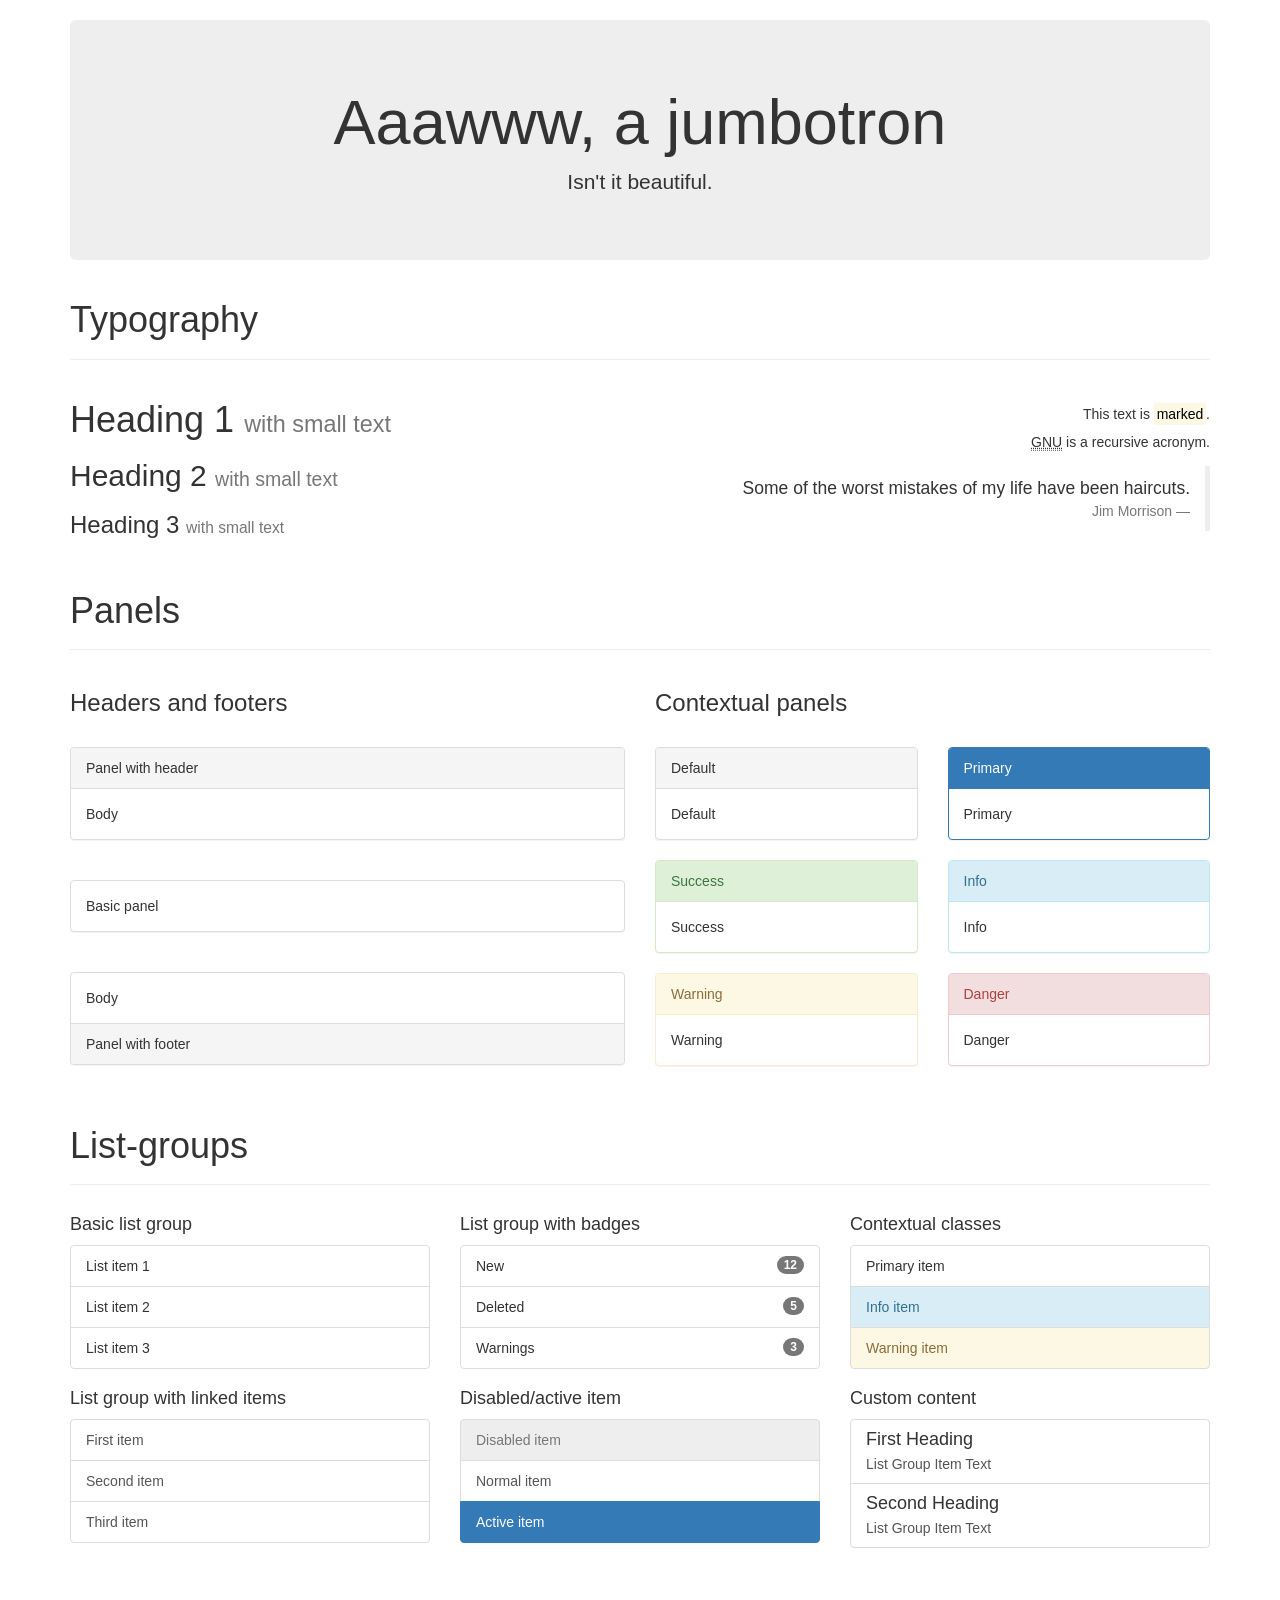
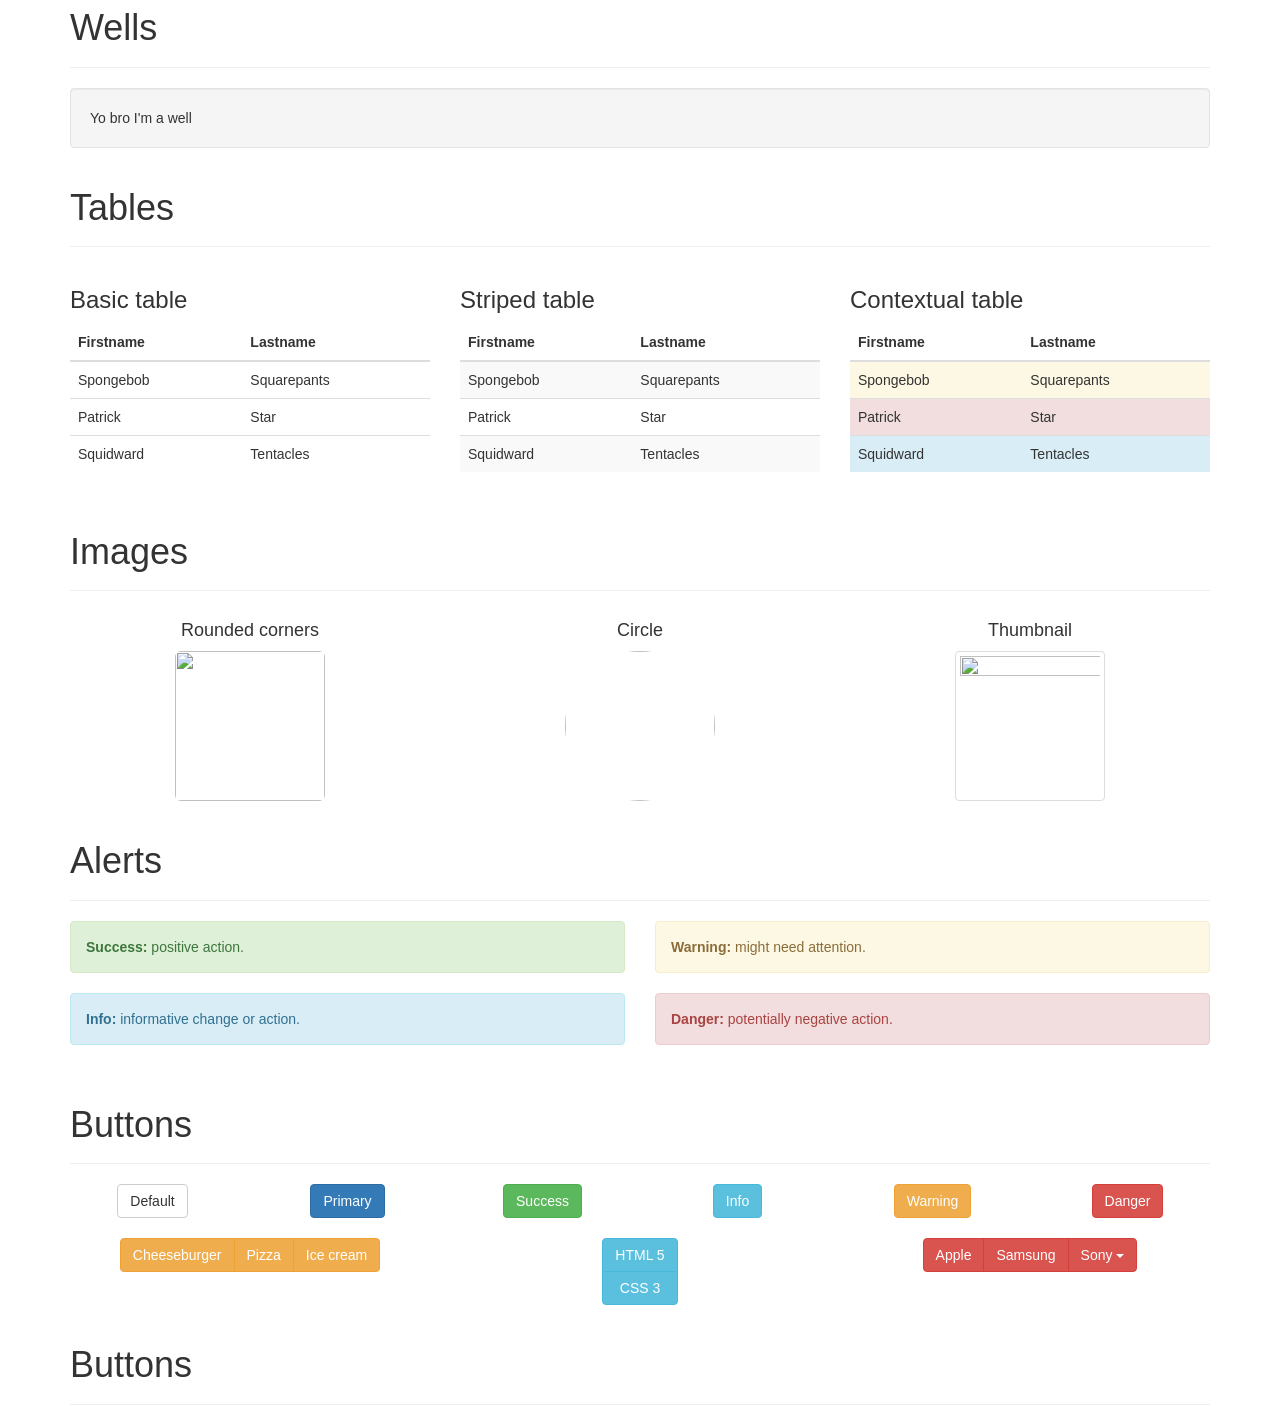
==== commit 89376a98: "Clean gh-pages branch" ====
--- a/index.html
+++ b/index.html
@@ -1,71 +1,350 @@
-<!doctype html>
+<!DOCTYPE html>
 <html>
   <head>
-    <meta charset="utf-8">
-    <meta http-equiv="X-UA-Compatible" content="chrome=1">
-    <title>Bootstrap-themes by AlexSartori</title>
-    <link rel="stylesheet" href="stylesheets/styles.css">
-    <link rel="stylesheet" href="stylesheets/github-dark.css">
-    <script src="https://ajax.googleapis.com/ajax/libs/jquery/1.7.1/jquery.min.js"></script>
-    <script src="javascripts/respond.js"></script>
-    <!--[if lt IE 9]>
-      <script src="//html5shiv.googlecode.com/svn/trunk/html5.js"></script>
-    <![endif]-->
-    <!--[if lt IE 8]>
-    <link rel="stylesheet" href="stylesheets/ie.css">
-    <![endif]-->
-    <meta name="viewport" content="width=device-width, initial-scale=1, user-scalable=no">
-
+    <script src="https://ajax.googleapis.com/ajax/libs/jquery/1.11.3/jquery.min.js"></script>
+    <link rel="stylesheet" href="https://maxcdn.bootstrapcdn.com/bootstrap/3.3.5/css/bootstrap.min.css">
+    <script src="https://maxcdn.bootstrapcdn.com/bootstrap/3.3.5/js/bootstrap.min.js"></script>
+    
+    <link rel="stylesheet" type="text/css" href="theme.compiled.css" />
+    
+    <title>Bootstrap Theme Showcase</title>
   </head>
   <body>
-      <div id="header">
-        <nav>
-          <li class="fork"><a href="https://github.com/AlexSartori/Bootstrap-Themes">View On GitHub</a></li>
-          <li class="downloads"><a href="https://github.com/AlexSartori/Bootstrap-Themes/zipball/master">ZIP</a></li>
-          <li class="downloads"><a href="https://github.com/AlexSartori/Bootstrap-Themes/tarball/master">TAR</a></li>
-          <li class="title">DOWNLOADS</li>
-        </nav>
-      </div><!-- end header -->
-
-    <div class="wrapper">
-
-      <section>
-        <div id="title">
-          <h1>Bootstrap-themes</h1>
-          <p>A collection of free fancy CSS themes for Bootstrap</p>
-          <hr>
-          <span class="credits left">Project maintained by <a href="https://github.com/AlexSartori">AlexSartori</a></span>
-          <span class="credits right">Hosted on GitHub Pages &mdash; Theme by <a href="https://twitter.com/michigangraham">mattgraham</a></span>
-        </div>
-
-        <h3>
-<a id="welcome-to-github-pages" class="anchor" href="#welcome-to-github-pages" aria-hidden="true"><span class="octicon octicon-link"></span></a>Welcome to GitHub Pages.</h3>
-
-<p>This automatic page generator is the easiest way to create beautiful pages for all of your projects. Author your page content here <a href="https://guides.github.com/features/mastering-markdown/">using GitHub Flavored Markdown</a>, select a template crafted by a designer, and publish. After your page is generated, you can check out the new <code>gh-pages</code> branch locally. If you’re using GitHub Desktop, simply sync your repository and you’ll see the new branch.</p>
-
-<h3>
-<a id="designer-templates" class="anchor" href="#designer-templates" aria-hidden="true"><span class="octicon octicon-link"></span></a>Designer Templates</h3>
-
-<p>We’ve crafted some handsome templates for you to use. Go ahead and click 'Continue to layouts' to browse through them. You can easily go back to edit your page before publishing. After publishing your page, you can revisit the page generator and switch to another theme. Your Page content will be preserved.</p>
-
-<h3>
-<a id="creating-pages-manually" class="anchor" href="#creating-pages-manually" aria-hidden="true"><span class="octicon octicon-link"></span></a>Creating pages manually</h3>
-
-<p>If you prefer to not use the automatic generator, push a branch named <code>gh-pages</code> to your repository to create a page manually. In addition to supporting regular HTML content, GitHub Pages support Jekyll, a simple, blog aware static site generator. Jekyll makes it easy to create site-wide headers and footers without having to copy them across every page. It also offers intelligent blog support and other advanced templating features.</p>
-
-<h3>
-<a id="authors-and-contributors" class="anchor" href="#authors-and-contributors" aria-hidden="true"><span class="octicon octicon-link"></span></a>Authors and Contributors</h3>
-
-<p>You can <a href="https://github.com/blog/821" class="user-mention">@mention</a> a GitHub username to generate a link to their profile. The resulting <code>&lt;a&gt;</code> element will link to the contributor’s GitHub Profile. For example: In 2007, Chris Wanstrath (<a href="https://github.com/defunkt" class="user-mention">@defunkt</a>), PJ Hyett (<a href="https://github.com/pjhyett" class="user-mention">@pjhyett</a>), and Tom Preston-Werner (<a href="https://github.com/mojombo" class="user-mention">@mojombo</a>) founded GitHub.</p>
-
-<h3>
-<a id="support-or-contact" class="anchor" href="#support-or-contact" aria-hidden="true"><span class="octicon octicon-link"></span></a>Support or Contact</h3>
-
-<p>Having trouble with Pages? Check out our <a href="https://help.github.com/pages">documentation</a> or <a href="https://github.com/contact">contact support</a> and we’ll help you sort it out.</p>
-      </section>
-
-    </div>
-    <!--[if !IE]><script>fixScale(document);</script><![endif]-->
-    
-  </body>
+    <div class="container">
+      <br />
+      <div class="jumbotron text-center">
+        <h1>Aaawww, a jumbotron</h1>
+        <p>Isn't it beautiful.</p>
+      </div>
+<div class="page-header">
+  <h1>Typography</h1>      
+</div>
+      <div class="row">                               <!-- Typography -->
+        <div class="col-md-6 text-left">
+          <h1>Heading 1 <small>with small text</small></h1>
+          <h2>Heading 2 <small>with small text</small></h2>
+          <h3>Heading 3 <small>with small text</small></h3>
+        </div>
+        <div class="col-md-6 text-right">
+          <br />
+<!--           <pre>C:\> <b>echo</b> &quot;What a wonderful theme!&quot;</pre> -->
+          <p style="line-height:2;">
+          This text is <mark>marked</mark>. <br />
+          <abbr title="GNU's not Unix">GNU</abbr> is a recursive acronym. <br />
+<!--           This text is <code>between code tags</code>. <br /> -->
+          </p>
+          <blockquote class="blockquote-reverse">Some of the worst mistakes of my life have been haircuts.<footer>Jim Morrison</footer></blockquote>
+        </div>
+      </div>
+
+<div class="page-header">
+  <h1>Panels</h1>      
+</div>
+      <div class="row">                               <!-- Panels -->
+        <div class="col-md-6 col-sm-6">
+          <h3>Headers and footers</h3> <br />
+          <div class="panel panel-default">
+            <div class="panel-heading">Panel with header</div>
+            <div class="panel-body">Body</div>
+          </div>
+            <br />
+          <div class="panel panel-default">
+            <div class="panel-body">Basic panel</div>
+          </div>
+            <br />
+          <div class="panel panel-default">
+            <div class="panel-body">Body</div>
+            <div class="panel-footer">Panel with footer</div>
+          </div>
+        </div>
+        
+        <div class="col-md-6 col-sm-6">
+          <h3>Contextual panels</h3> <br />
+          <div class="row">
+            <div class="col-md-6">
+                <div class="panel panel-default">
+                    <div class="panel-heading">Default</div>
+                    <div class="panel-body">Default</div>
+                </div>
+            </div>
+            <div class="col-md-6">
+              <div class="panel panel-primary">
+                <div class="panel-heading">Primary</div>
+                <div class="panel-body">Primary</div>
+              </div>
+           </div>
+          <div class="col-md-6">
+            <div class="panel panel-success">
+              <div class="panel-heading">Success</div>
+              <div class="panel-body">Success</div>
+            </div>
+          </div>
+          <div class="col-md-6">
+            <div class="panel panel-info">
+              <div class="panel-heading">Info</div>
+              <div class="panel-body">Info</div>
+            </div>
+          </div>
+          <div class="col-md-6">
+            <div class="panel panel-warning">
+              <div class="panel-heading">Warning</div>
+              <div class="panel-body">Warning</div>
+            </div>
+          </div>
+          <div class="col-md-6">
+            <div class="panel panel-danger">
+              <div class="panel-heading">Danger</div>
+              <div class="panel-body">Danger</div>
+            </div>
+          </div>
+        </div>
+      </div>
+    </div>
+
+<div class="page-header">
+  <h1>List-groups</h1>      
+</div>
+      <div class="row">                               <!-- List groups -->
+        <div class="col-md-4">
+          <h4>Basic list group</h4>
+          <ul class="list-group">
+            <li class="list-group-item">List item 1</li>
+            <li class="list-group-item">List item 2</li>
+            <li class="list-group-item">List item 3</li>
+          </ul>
+          <h4>List group with linked items</h4>
+          <div class="list-group">
+            <a href="#" class="list-group-item">First item</a>
+            <a href="#" class="list-group-item">Second item</a>
+            <a href="#" class="list-group-item">Third item</a>
+          </div>
+        </div>
+        <div class="col-md-4">
+          <h4>List group with badges</h4>
+          <ul class="list-group">
+            <li class="list-group-item"><span class="badge">12</span> New</li>
+            <li class="list-group-item"><span class="badge">5</span> Deleted</li> 
+            <li class="list-group-item"><span class="badge">3</span> Warnings</li> 
+          </ul>
+          <h4>Disabled/active item</h4>
+          <div class="list-group">
+            <a href="#" class="list-group-item disabled">Disabled item</a>
+            <a href="#" class="list-group-item">Normal item</a>
+            <a href="#" class="list-group-item active">Active item</a>
+          </div>
+        </div>
+        <div class="col-md-4">
+          <h4>Contextual classes</h4>
+          <ul class="list-group">
+            <li class="list-group-item list-group-item-primary">Primary item</li>
+            <li class="list-group-item list-group-item-info">Info item</li>
+            <li class="list-group-item list-group-item-warning">Warning item</li>
+          </ul>
+          <h4>Custom content</h4>
+          <div class="list-group">
+            <a href="#" class="list-group-item">
+              <h4 class="list-group-item-heading">First  Heading</h4>
+              <p class="list-group-item-text">List Group Item Text</p>
+            </a>
+            <a href="#" class="list-group-item">
+              <h4 class="list-group-item-heading">Second Heading</h4>
+              <p class="list-group-item-text">List Group Item Text</p>
+            </a>
+          </div>
+        </div>
+      
+      </div>
+
+<div class="page-header">
+  <h1>Wells</h1>      
+</div>
+      <div class="well">                              <!-- Well -->
+        Yo bro I'm a well
+      </div>
+
+<div class="page-header">
+  <h1>Tables</h1>      
+</div>
+      <div class="row">                               <!-- Tables -->
+        <div class="col-md-4">
+          <h3>Basic table</h3>
+          <table class="table">
+            <thead>
+              <tr>
+                <th>Firstname</th>
+                <th>Lastname</th>
+              </tr>
+            </thead>
+            <tbody>
+              <tr>
+                <td>Spongebob</td>
+                <td>Squarepants</td>
+              </tr>
+              <tr>
+                <td>Patrick</td>
+                <td>Star</td>
+              </tr>
+              <tr>
+                <td>Squidward</td>
+                <td>Tentacles</td>
+              </tr>
+            </tbody>
+          </table>
+        </div>
+        <div class="col-md-4">
+          <h3>Striped table</h3>
+          <table class="table table-striped">
+            <thead>
+              <tr>
+                <th>Firstname</th>
+                <th>Lastname</th>
+              </tr>
+            </thead>
+            <tbody>
+              <tr>
+                <td>Spongebob</td>
+                <td>Squarepants</td>
+              </tr>
+              <tr>
+                <td>Patrick</td>
+                <td>Star</td>
+              </tr>
+              <tr>
+                <td>Squidward</td>
+                <td>Tentacles</td>
+              </tr>
+            </tbody>
+          </table>
+        </div>
+        <div class="col-md-4">
+          <h3>Contextual table</h3>
+          <table class="table">
+            <thead>
+              <tr>
+                <th>Firstname</th>
+                <th>Lastname</th>
+              </tr>
+            </thead>
+            <tbody>
+              <tr class="warning">
+                <td>Spongebob</td>
+                <td>Squarepants</td>
+              </tr>
+              <tr class="danger">
+                <td>Patrick</td>
+                <td>Star</td>
+              </tr>
+              <tr class="info">
+                <td>Squidward</td>
+                <td>Tentacles</td>
+              </tr>
+            </tbody>
+          </table>
+        </div>
+      </div>
+  
+<div class="page-header">
+  <h1>Images</h1>      
+</div>
+    <div class="row">                                 <!-- Images -->
+      <div class="col-md-4 text-center">
+      <h4>Rounded corners</h4>
+      <img src="logo.png" class="img-rounded"   width="150" height="150">
+      </div>
+      <div class="col-md-4 text-center">
+      <h4>Circle</h4>
+      <img src="logo.png" class="img-circle"    width="150" height="150">
+      </div>
+      <div class="col-md-4 text-center">
+      <h4>Thumbnail</h4>
+      <img src="logo.png" class="img-thumbnail" width="150" height="150"> 
+      </div>
+    </div>
+
+<div class="page-header">
+  <h1>Alerts</h1>      
+</div>
+    <div class="row">                                 <!-- Alerts -->
+      <div class="col-md-6">
+        <div class="alert alert-success">
+          <strong>Success:</strong> positive action.
+        </div>
+        <div class="alert alert-info">
+          <strong>Info:</strong> informative change or action.
+        </div>
+      </div>
+      
+      <div class="col-md-6">
+        <div class="alert alert-warning">
+          <strong>Warning:</strong> might need attention.
+        </div>
+        <div class="alert alert-danger">
+          <strong>Danger:</strong> potentially negative action.
+        </div>
+      </div>
+    </div>
+
+<div class="page-header">
+  <h1>Buttons</h1>      
+</div>
+    <div class="row text-center">                     <!-- Buttons -->
+      <div class="col-md-2">
+	<button type="button" class="btn btn-default">Default</button>
+      </div>
+      <div class="col-md-2">
+	<button type="button" class="btn btn-primary">Primary</button>
+      </div>
+      <div class="col-md-2">
+	<button type="button" class="btn btn-success">Success</button>
+      </div>
+      <div class="col-md-2">
+	<button type="button" class="btn btn-info">Info</button>
+      </div>
+      <div class="col-md-2">
+	<button type="button" class="btn btn-warning">Warning</button>
+      </div>
+      <div class="col-md-2">
+	<button type="button" class="btn btn-danger">Danger</button>
+      </div>
+    </div>
+      <br />
+    <div class="row text-center">
+      <div class="col-md-4">
+	<div class="btn-group">
+	  <button type="button" class="btn btn-warning">Cheeseburger</button>
+	  <button type="button" class="btn btn-warning">Pizza</button>
+	  <button type="button" class="btn btn-warning">Ice cream</button>
+	</div>
+      </div>
+      <div class="col-md-4">
+        <div class="btn-group-vertical">
+	  <button type="button" class="btn btn-info">HTML 5</button>
+	  <button type="button" class="btn btn-info">CSS 3</button>
+	</div>
+      </div>
+      <div class="col-md-4">
+	<div class="btn-group">
+	  <button type="button" class="btn btn-danger">Apple</button>
+	  <button type="button" class="btn btn-danger">Samsung</button>
+	  <div class="btn-group">
+	    <button type="button" class="btn btn-danger dropdown-toggle" data-toggle="dropdown">
+	    Sony <span class="caret"></span></button>
+	    <ul class="dropdown-menu" role="menu">
+	      <li><a href="#">Tablet</a></li>
+	      <li><a href="#">Smartphone</a></li>
+	    </ul>
+	  </div>
+	</div>
+      </div>
+    </div>
+
+<div class="page-header">
+  <h1>Buttons</h1>      
+</div>
+    <div class="row">                     <!-- Buttons -->
+      
+    </div>
+      
+    </div> <!-- End of container -->
+  </body>	
 </html>
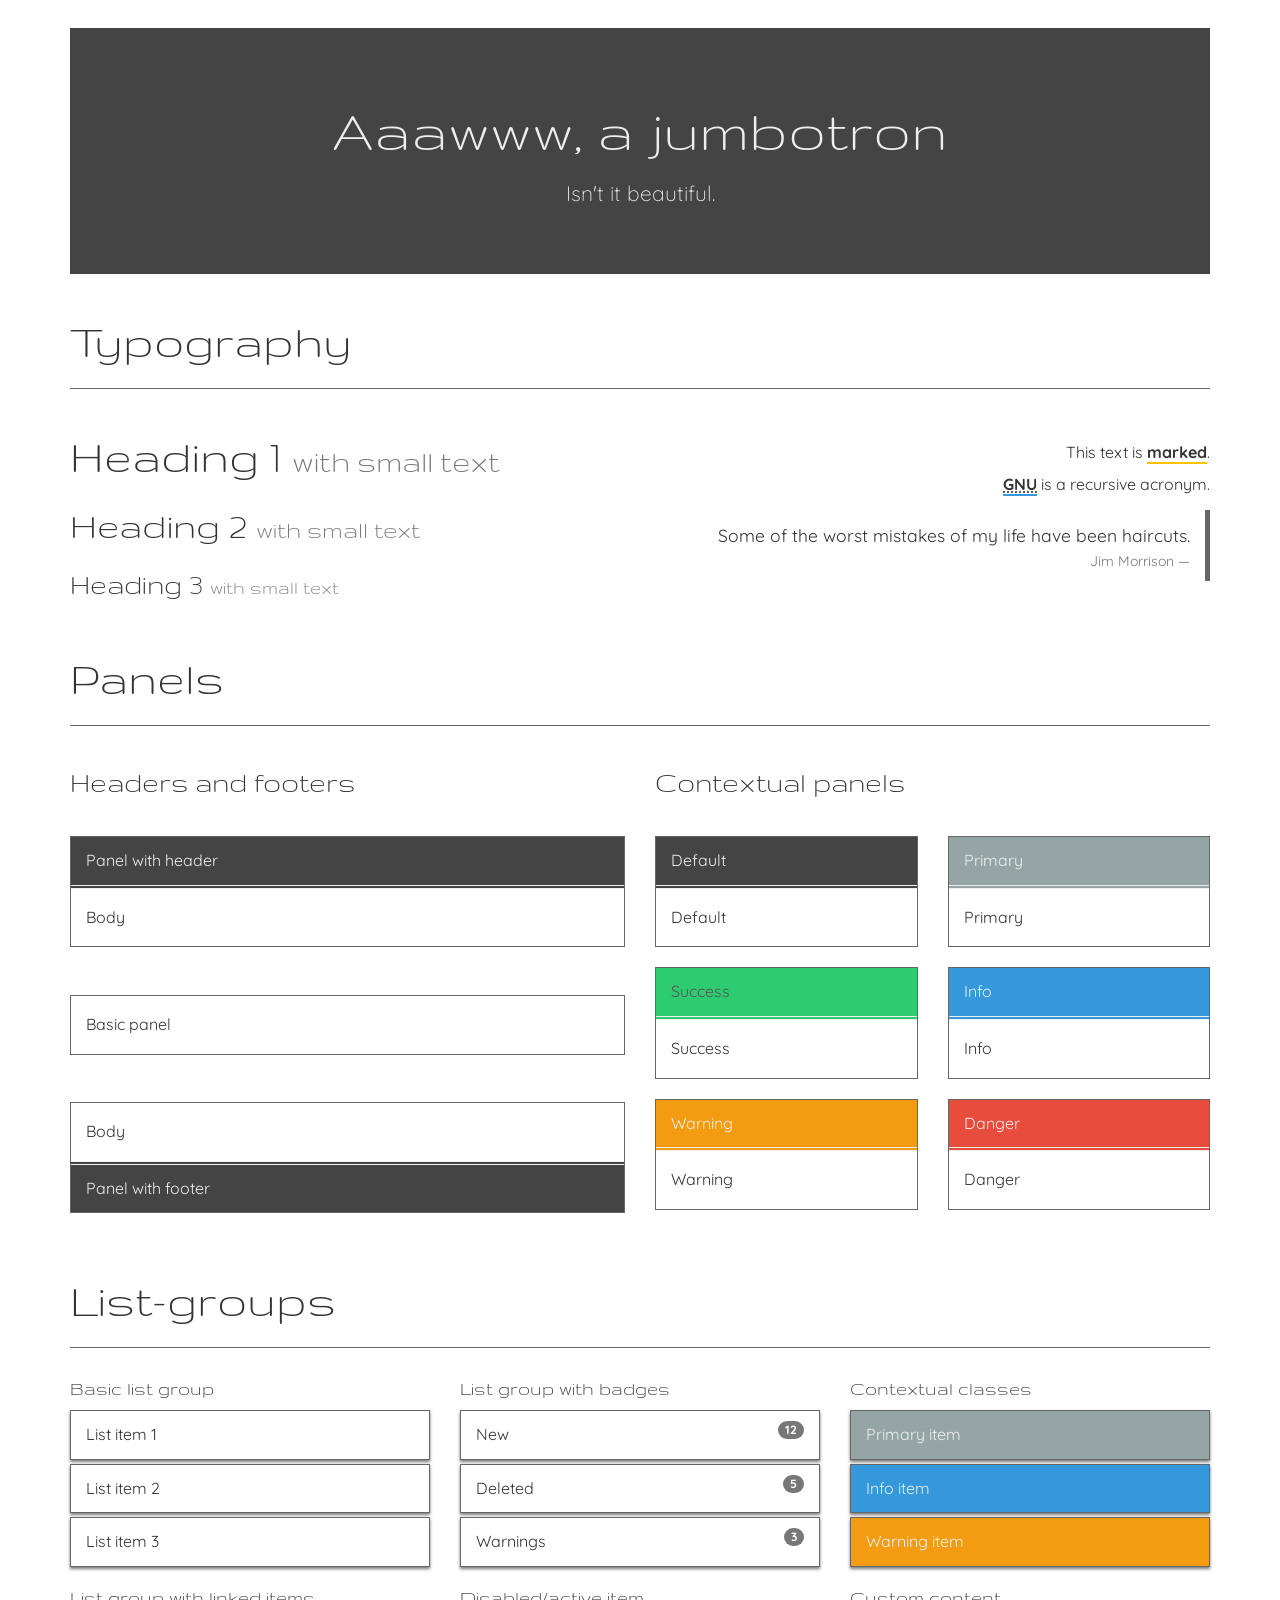
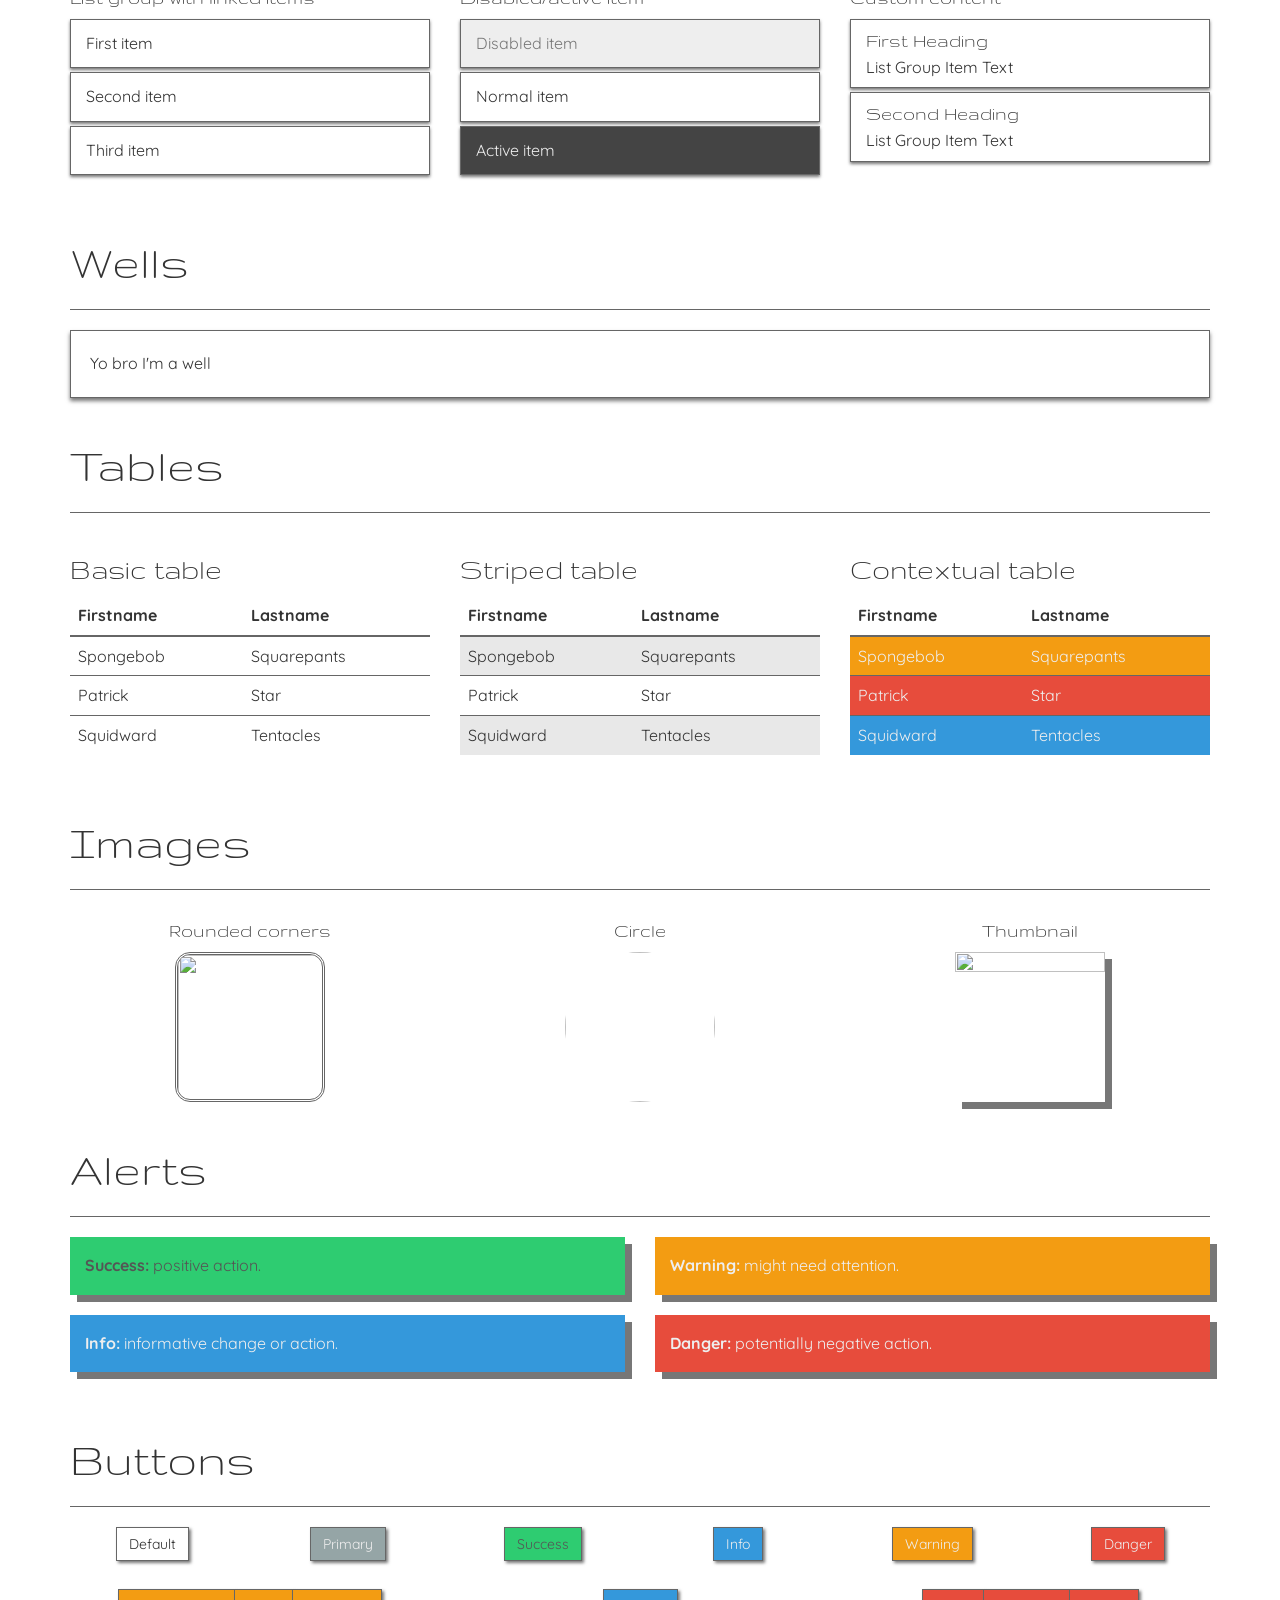
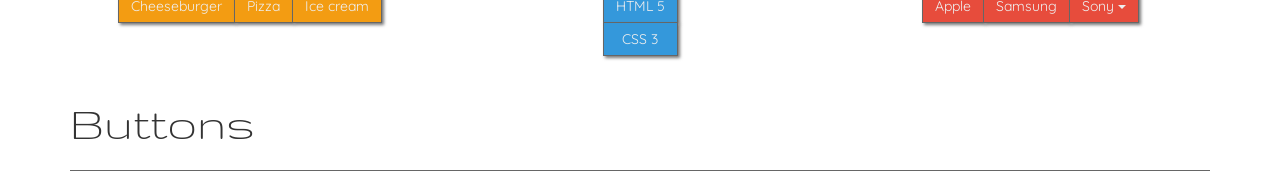
==== commit 66e39a78: "Merge default gh-pages with theme showcase" ====
--- a/index.html
+++ b/index.html
@@ -5,7 +5,7 @@
     <link rel="stylesheet" href="https://maxcdn.bootstrapcdn.com/bootstrap/3.3.5/css/bootstrap.min.css">
     <script src="https://maxcdn.bootstrapcdn.com/bootstrap/3.3.5/js/bootstrap.min.js"></script>
     
-    <link rel="stylesheet" type="text/css" href="theme.compiled.css" />
+    <link rel="stylesheet" type="text/css" href="stylesheets/theme_flat-light.css" />
     
     <title>Bootstrap Theme Showcase</title>
   </head>
@@ -346,5 +346,5 @@
     </div>
       
     </div> <!-- End of container -->
-  </body>	
+  </body>
 </html>
--- a/stylesheets/theme_flat-light.css
+++ b/stylesheets/theme_flat-light.css
@@ -0,0 +1 @@
+@import url(http://fonts.googleapis.com/css?family=Oxygen+Mono|Quicksand|Gruppo);body,html{font-family:Quicksand,sans-serif;font-size:16px;line-height:1.72}.jumbotron{color:#eee;background-color:#444}.container .jumbotron,.container-fluid .jumbotron{border-radius:0}.page-header{border-bottom:1px solid #666}.h1,.h2,.h3,.h4,.h5,.h6,h1,h2,h3,h4,h5,h6{font-family:Gruppo,serif;font-weight:400}.h1,h1{font-size:50px}.h2,h2{font-size:40px}.h3,h3{font-size:30px}.h4,h4{font-size:20px}code,kbd,pre,samp{font-family:'Oxygen Mono',monospace;font-size:inherit}code{padding:.1em;color:#eee;background-color:#444;border-radius:1px}.mark,mark{padding:0;color:inherit;background-color:initial;font-weight:700;border-bottom:2px solid #f9c300}abbr[data-original-title],abbr[title]{font-weight:700;border-bottom:2px solid #3498db}pre{color:#eee;background-color:#444;border:4px outset #777;border-radius:0}blockquote{border-left:5px solid #666}.blockquote-reverse,blockquote.pull-right{border-left:none;border-right:5px solid #666}hr{border-top:1px solid #666}.well{background-color:#fff;border:1px solid #666;border-radius:0;box-shadow:0 3px 4px #777}.panel{background-color:#fff;border:1px solid #666;border-radius:0;box-shadow:none}.panel-heading{color:#eee;background-color:#444;border-bottom:4px double #eee;border-radius:0}.panel-default>.panel-heading{color:#eee;background-color:#444;border-color:#eee}.panel-primary>.panel-heading{color:#eee;background-color:#95a5a6;border-color:#eee}.panel-success>.panel-heading{color:#555;background-color:#2ecc71;border-color:#eee}.panel-info>.panel-heading{color:#eee;background-color:#3498db;border-color:#eee}.panel-warning>.panel-heading{color:#eee;background-color:#f39c12;border-color:#eee}.panel-danger>.panel-heading{color:#eee;background-color:#e74c3c;border-color:#eee}.panel-footer{color:#eee;background-color:#444;border-top:4px double #eee;border-radius:0}.list-group-item{color:#333;margin-bottom:4px;border:1px solid #666;box-shadow:0 2px 3px #777}.list-group-item.active,.list-group-item.active:focus,.list-group-item.active:hover{color:#eee;background-color:#444;border:1px solid #666}.list-group-item:first-child{border-radius:0}.list-group-item:last-child{margin-bottom:0;border-radius:0}.list-group-item-primary{color:#eee;background-color:#95a5a6}.list-group-item-success{color:#555;background-color:#2ecc71}.list-group-item-info{color:#eee;background-color:#3498db}.list-group-item-warning{color:#eee;background-color:#f39c12}.list-group-item-danger{color:#eee;background-color:#e74c3c}a.list-group-item,button.list-group-item{color:#333}a.list-group-item-primary,button.list-group-item-primary{color:#eee}a.list-group-item-success,button.list-group-item-success{color:#555}a.list-group-item-danger,a.list-group-item-info,a.list-group-item-warning,button.list-group-item-danger,button.list-group-item-info,button.list-group-item-warning{color:#eee}a.list-group-item:focus,a.list-group-item:hover,button.list-group-item:focus,button.list-group-item:hover{text-decoration:underline}a:focus.list-group-item,a:hover.list-group-item,button:focus.list-group-item,button:hover.list-group-item{color:#333;background-color:#fff;text-decoration:underline}a:focus.list-group-item-primary,a:hover.list-group-item-primary,button:focus.list-group-item-primary,button:hover.list-group-item-primary{color:#eee;background-color:#95a5a6;text-decoration:underline}a:focus.list-group-item-success,a:hover.list-group-item-success,button:focus.list-group-item-success,button:hover.list-group-item-success{color:#555;background-color:#2ecc71;text-decoration:underline}a:focus.list-group-item-info,a:hover.list-group-item-info,button:focus.list-group-item-info,button:hover.list-group-item-info{color:#eee;background-color:#3498db;text-decoration:underline}a:focus.list-group-item-warning,a:hover.list-group-item-warning,button:focus.list-group-item-warning,button:hover.list-group-item-warning{color:#eee;background-color:#f39c12;text-decoration:underline}a:focus.list-group-item-danger,a:hover.list-group-item-danger,button:focus.list-group-item-danger,button:hover.list-group-item-danger{color:#eee;background-color:#e74c3c;text-decoration:underline}.table>tbody>tr>td,.table>tbody>tr>th,.table>tfoot>tr>td,.table>tfoot>tr>th,.table>thead>td,.table>thead>th{border-top:1px solid #666}.table>thead>tr>th{border-bottom:2px solid #666}.table-striped>tbody>tr:nth-of-type(odd){background-color:#e8e8e8}.table-bordered,.table-bordered>tbody>tr>td,.table-bordered>tbody>tr>th,.table-bordered>tfoot>tr>td,.table-bordered>tfoot>tr>th,.table-bordered>thead>tr>td,.table-bordered>thead>tr>th{border:1px solid #666}.table>tbody>tr.primary>td,.table>tbody>tr.primary>th,.table>tbody>tr>td.primary,.table>tbody>tr>th.primary,.table>tfoot>tr.primary>td,.table>tfoot>tr.primary>th,.table>tfoot>tr>td.primary,.table>tfoot>tr>th.primary,.table>thead>tr.primary>td,.table>thead>tr.primary>th,.table>thead>tr>td.primary,.table>thead>tr>th.primary{color:#eee;background-color:#95a5a6}.table>tbody>tr.success>td,.table>tbody>tr.success>th,.table>tbody>tr>td.success,.table>tbody>tr>th.success,.table>tfoot>tr.success>td,.table>tfoot>tr.success>th,.table>tfoot>tr>td.success,.table>tfoot>tr>th.success,.table>thead>tr.success>td,.table>thead>tr.success>th,.table>thead>tr>td.success,.table>thead>tr>th.success{color:#555;background-color:#2ecc71}.table>tbody>tr.info>td,.table>tbody>tr.info>th,.table>tbody>tr>td.info,.table>tbody>tr>th.info,.table>tfoot>tr.info>td,.table>tfoot>tr.info>th,.table>tfoot>tr>td.info,.table>tfoot>tr>th.info,.table>thead>tr.info>td,.table>thead>tr.info>th,.table>thead>tr>td.info,.table>thead>tr>th.info{color:#eee;background-color:#3498db}.table>tbody>tr.warning>td,.table>tbody>tr.warning>th,.table>tbody>tr>td.warning,.table>tbody>tr>th.warning,.table>tfoot>tr.warning>td,.table>tfoot>tr.warning>th,.table>tfoot>tr>td.warning,.table>tfoot>tr>th.warning,.table>thead>tr.warning>td,.table>thead>tr.warning>th,.table>thead>tr>td.warning,.table>thead>tr>th.warning{color:#eee;background-color:#f39c12}.table>tbody>tr.danger>td,.table>tbody>tr.danger>th,.table>tbody>tr>td.danger,.table>tbody>tr>th.danger,.table>tfoot>tr.danger>td,.table>tfoot>tr.danger>th,.table>tfoot>tr>td.danger,.table>tfoot>tr>th.danger,.table>thead>tr.danger>td,.table>thead>tr.danger>th,.table>thead>tr>td.danger,.table>thead>tr>th.danger{color:#eee;background-color:#e74c3c}.img-rounded{border-radius:15px;border:3px double #666}.img-thumbnail{padding:0;border:none;border-radius:0;box-shadow:7px 7px 0 #777}.alert{color:#eee;background-color:#444;border-radius:0;border:none;box-shadow:7px 7px 0 #777}.alert-success{color:#555;background-color:#2ecc71}.alert-info{color:#eee;background-color:#3498db}.alert-warning{color:#eee;background-color:#f39c12}.alert-danger{color:#eee;background-color:#e74c3c}.close{color:#FFF}.close:focus,.close:hover{color:#eee}.btn{position:relative;top:0;left:0;border-radius:0;box-shadow:2px 2px 3px #777;transition:top .3s,left .3s,box-shadow .3s}.btn.focus,.btn.hover,.btn:focus,.btn:hover{top:-2px;left:-2px;background-color:initial;box-shadow:4px 4px 4px #777;outline:0}.btn.active.focus,.btn.active:focus,.btn:active,.btn:active.focus,.btn:active:focus{top:1px;left:1px;box-shadow:1px 1px 1px #777;outline:0}.btn-default,.btn-default.active,.btn-default.active.focus,.btn-default.active.hover,.btn-default.active:focus,.btn-default.active:hover,.btn-default.focus,.btn-default.hover,.btn-default:active,.btn-default:active.focus,.btn-default:active.hover,.btn-default:active:focus,.btn-default:active:hover,.btn-default:focus,.btn-default:hover{color:#333;background-color:#fff;border-color:#666}.btn-primary,.btn-primary.active,.btn-primary.active.focus,.btn-primary.active.hover,.btn-primary.active:focus,.btn-primary.active:hover,.btn-primary.focus,.btn-primary.hover,.btn-primary:active,.btn-primary:active.focus,.btn-primary:active.hover,.btn-primary:active:focus,.btn-primary:active:hover,.btn-primary:focus,.btn-primary:hover{color:#eee;background-color:#95a5a6;border-color:#666}.btn-success,.btn-success.active,.btn-success.active.focus,.btn-success.active.hover,.btn-success.active:focus,.btn-success.active:hover,.btn-success.focus,.btn-success.hover,.btn-success:active,.btn-success:active.focus,.btn-success:active.hover,.btn-success:active:focus,.btn-success:active:hover,.btn-success:focus,.btn-success:hover{color:#555;background-color:#2ecc71;border-color:#666}.btn-info,.btn-info.active,.btn-info.active.focus,.btn-info.active.hover,.btn-info.active:focus,.btn-info.active:hover,.btn-info.focus,.btn-info.hover,.btn-info:active,.btn-info:active.focus,.btn-info:active.hover,.btn-info:active:focus,.btn-info:active:hover,.btn-info:focus,.btn-info:hover{color:#eee;background-color:#3498db;border-color:#666}.btn-warning,.btn-warning.active,.btn-warning.active.focus,.btn-warning.active.hover,.btn-warning.active:focus,.btn-warning.active:hover,.btn-warning.focus,.btn-warning.hover,.btn-warning:active,.btn-warning:active.focus,.btn-warning:active.hover,.btn-warning:active:focus,.btn-warning:active:hover,.btn-warning:focus,.btn-warning:hover{color:#eee;background-color:#f39c12;border-color:#666}.btn-danger,.btn-danger.active,.btn-danger.active.focus,.btn-danger.active.hover,.btn-danger.active:focus,.btn-danger.active:hover,.btn-danger.focus,.btn-danger.hover,.btn-danger:active,.btn-danger:active.focus,.btn-danger:active.hover,.btn-danger:active:focus,.btn-danger:active:hover,.btn-danger:focus,.btn-danger:hover{color:#eee;background-color:#e74c3c;border-color:#666}.btn-link,.btn-link.active,.btn-link.active.focus,.btn-link.active.hover,.btn-link.active:focus,.btn-link.active:hover,.btn-link.focus,.btn-link.hover,.btn-link:active,.btn-link:active.focus,.btn-link:active.hover,.btn-link:active:focus,.btn-link:active:hover,.btn-link:focus,.btn-link:hover{color:#337AB7}.btn-group-vertical>.btn:first-child:not(:last-child),.btn-group-vertical>.btn:last-child:not(:first-child){border-radius:0}.form-control{border:1px solid #666;border-radius:0;box-shadow:none;transition:border-color ease-in-out .3s,box-shadow ease-in-out .3s}.form-control:focus{border-color:#666;outline:0;box-shadow:2px 2px 4px #777}select{width:100%;height:30px;transition:border-color ease-in-out .3s,box-shadow ease-in-out .3s}select:focus{outline:0;border-color:#666;box-shadow:2px 2px 4px #777}
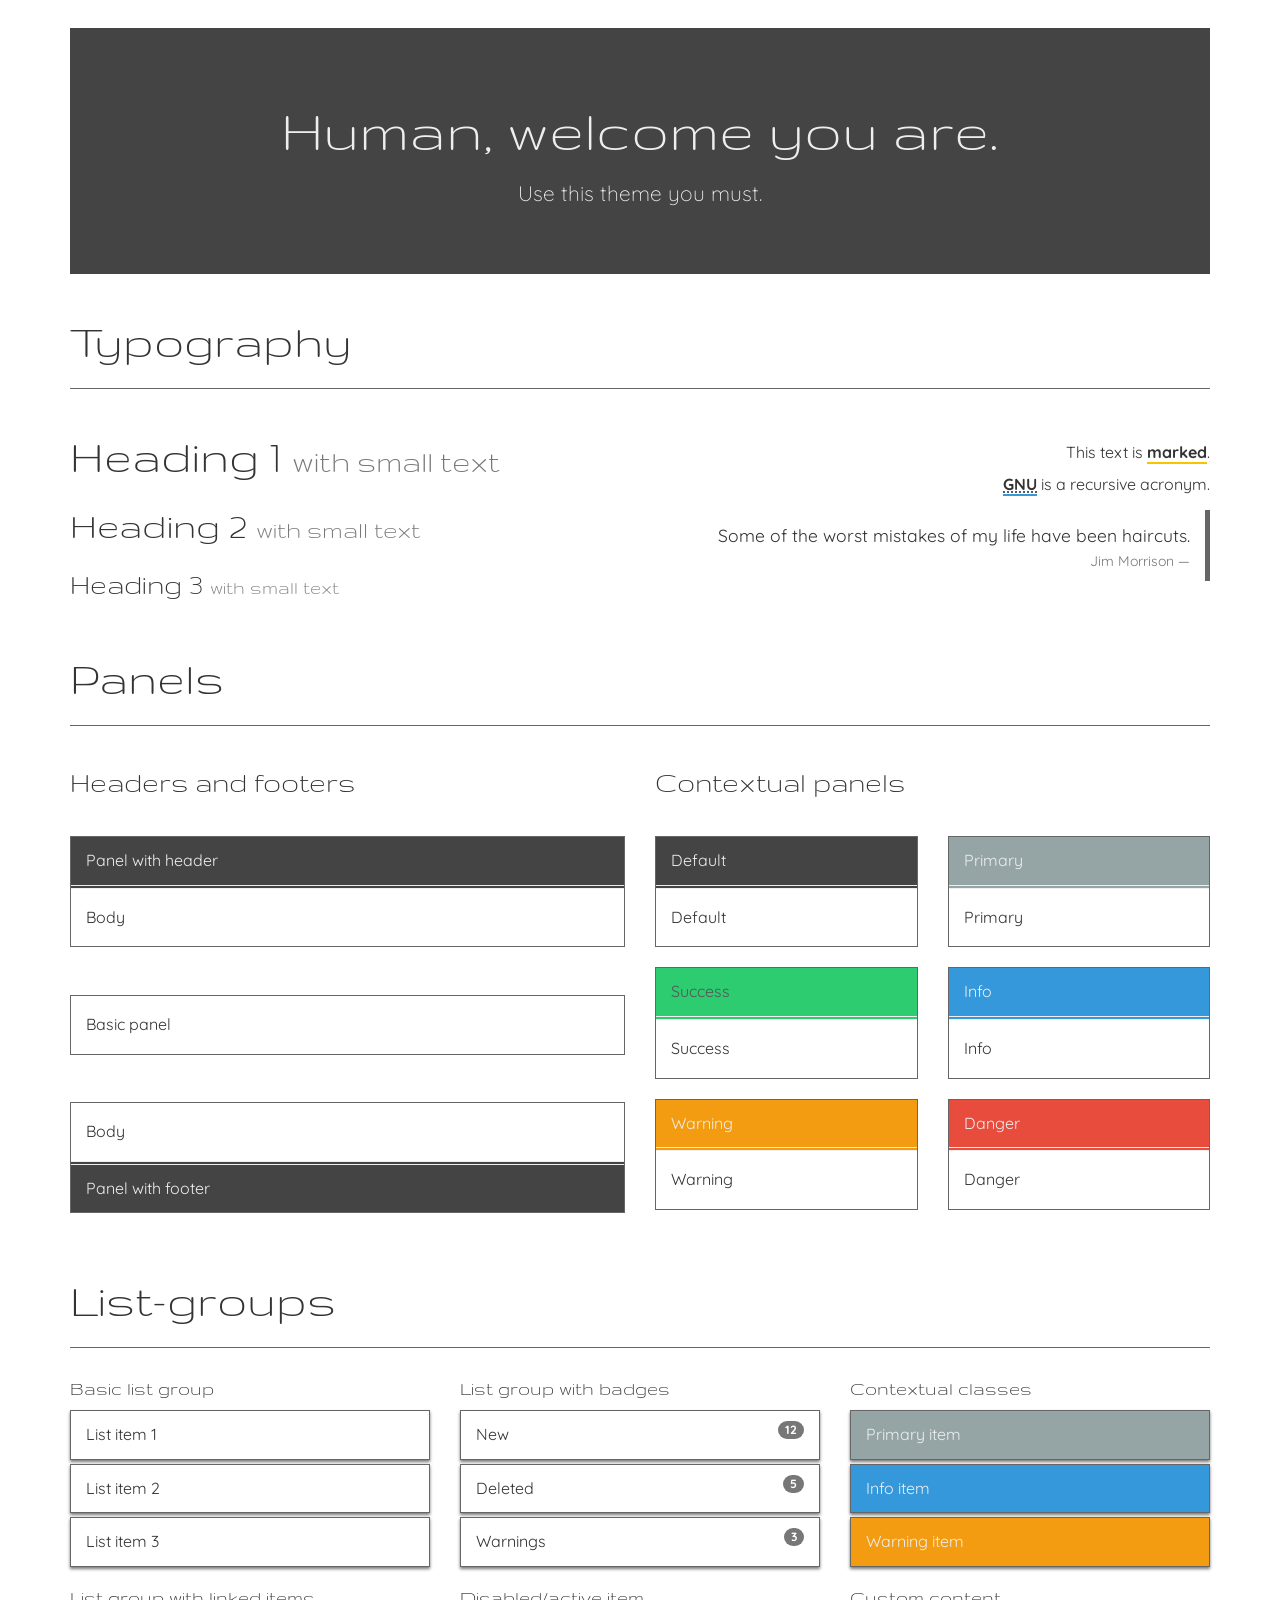
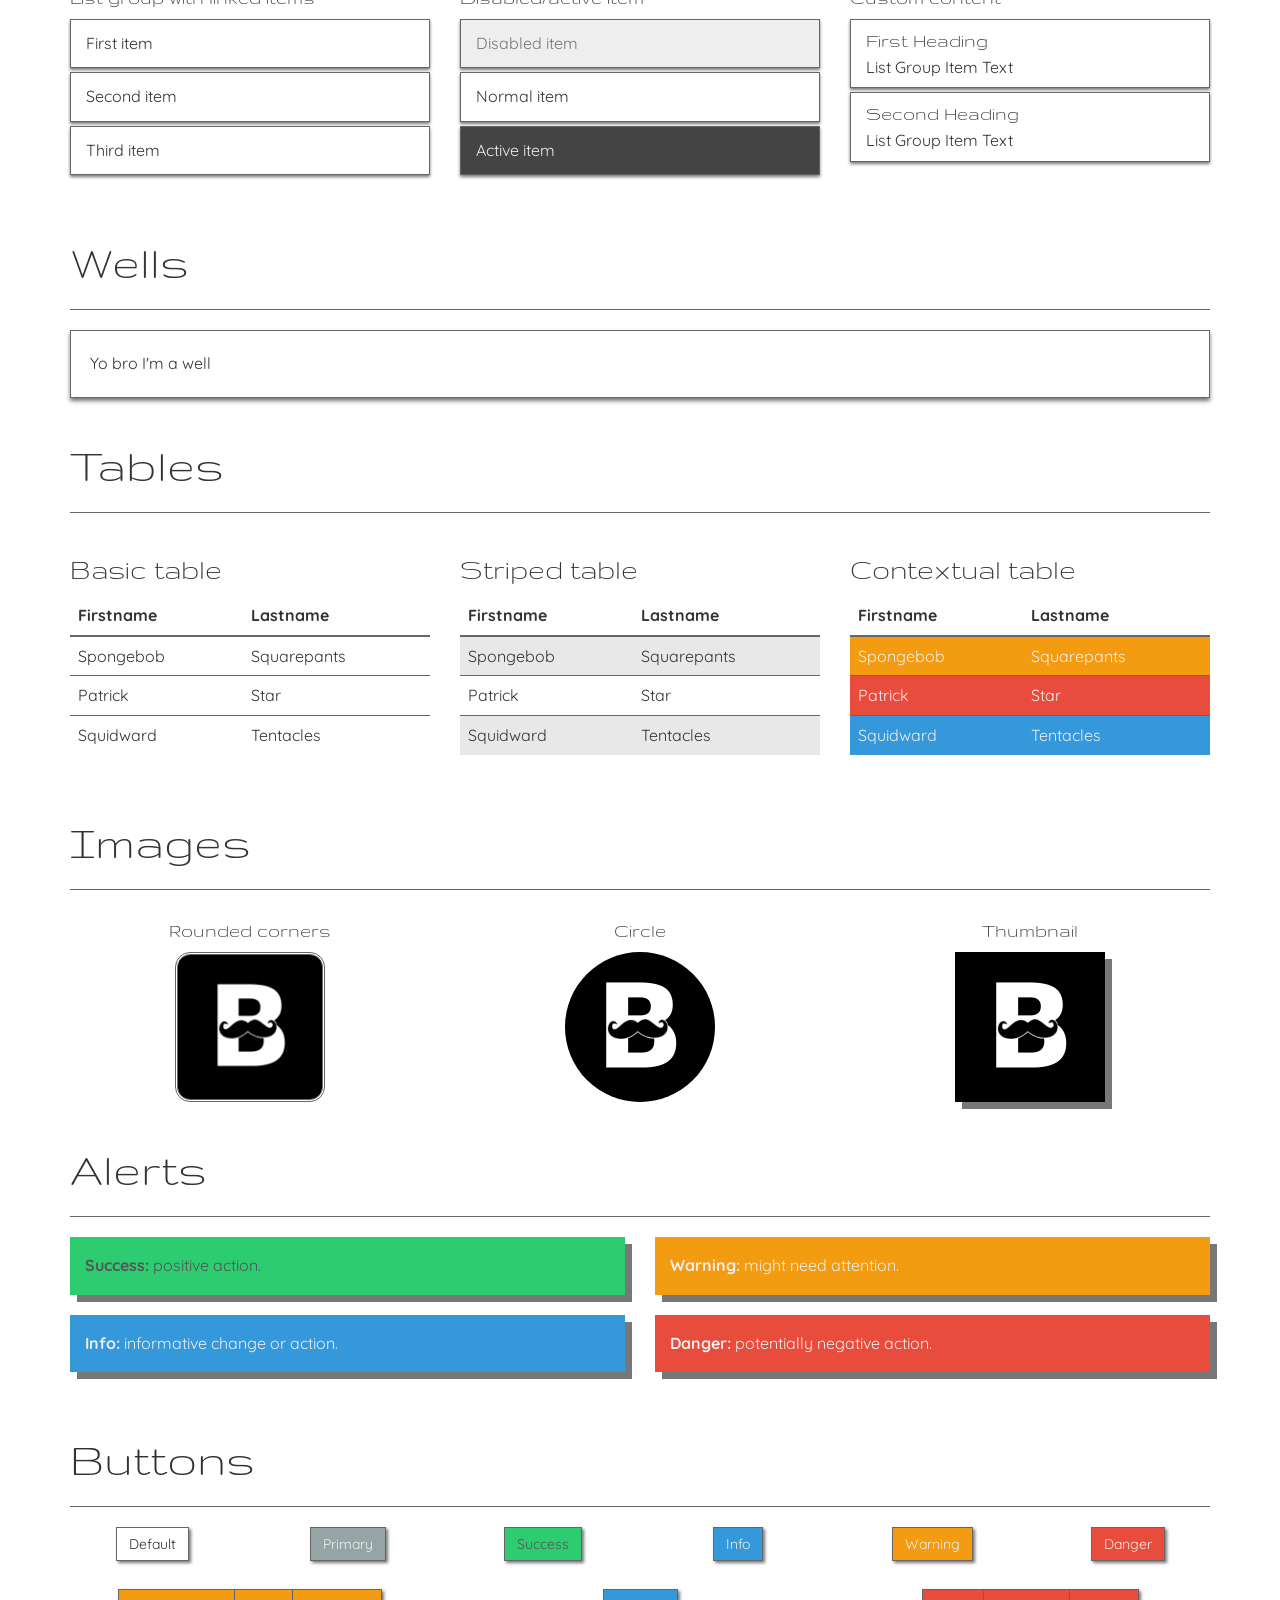
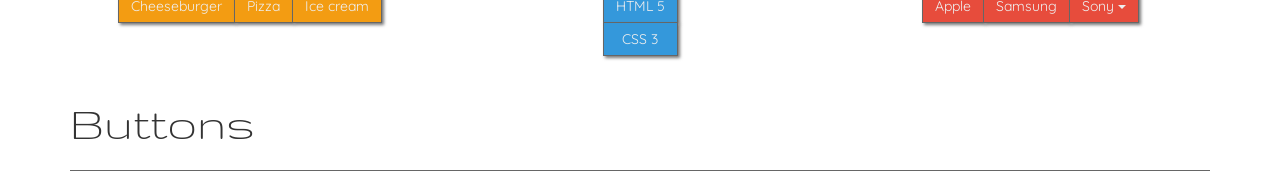
==== commit b19b56e7: "Add logo" ====
--- a/index.html
+++ b/index.html
@@ -13,8 +13,8 @@
     <div class="container">
       <br />
       <div class="jumbotron text-center">
-        <h1>Aaawww, a jumbotron</h1>
-        <p>Isn't it beautiful.</p>
+        <h1>Human, welcome you are.</h1>
+        <p>Use this theme you must.</p>
       </div>
 <div class="page-header">
   <h1>Typography</h1>      
